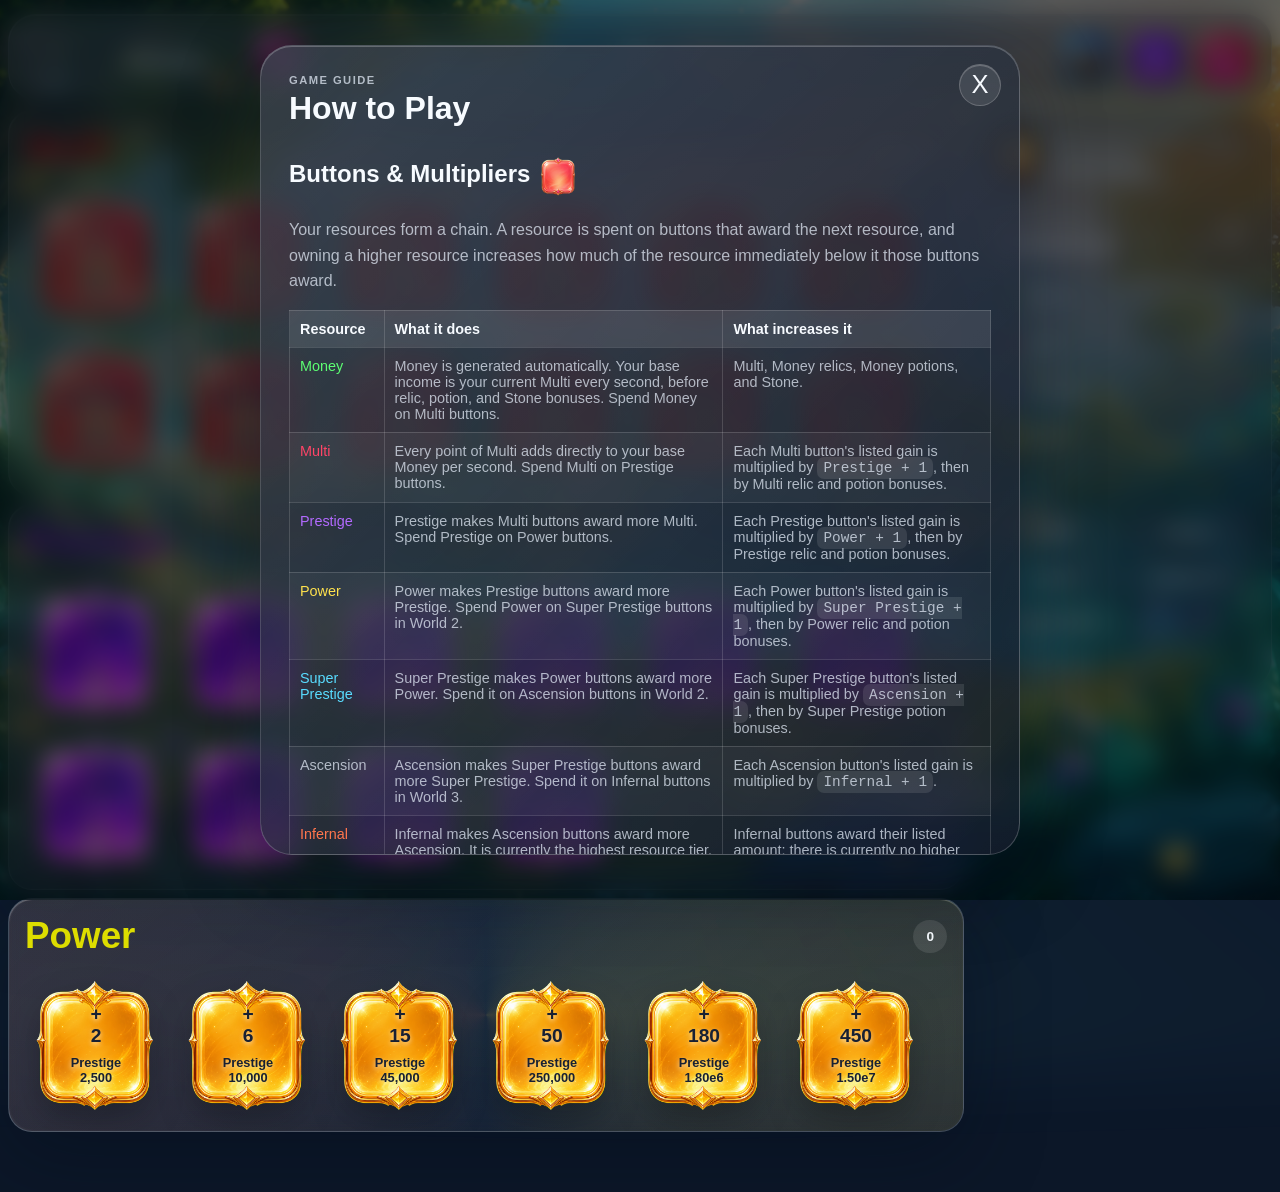
==== modern.html @ 7130357b "more moden ui" ====
<!DOCTYPE html>
<html lang="en">
<head>
	<meta charset="utf-8">
	<meta name="viewport" content="width=device-width, initial-scale=1">
	<meta name="theme-color" content="#132239">
	<title>Absolute BS 2 - Liquid Glass</title>
	<link rel="icon" type="image/x-icon" href="images/icon2.png">
	<link rel="stylesheet" href="css/modern.css">
</head>
<body data-theme="modern" data-world="1">
	<div id="worldBackground" aria-hidden="true"></div>
	<div id="backgroundPattern" aria-hidden="true"></div>
	<div class="worldAtmosphere" aria-hidden="true"></div>

	<header class="glass topShell">
		<div class="worldSwitcher">
			<button id="previousWorldButton" class="circleButton" data-action="previous-world" aria-label="Previous world">‹</button>
			<div id="topBarWorld">
				<span id="topBarWorldNumber">World 1</span>
				<strong id="topBarWorldName">Overworld</strong>
			</div>
			<button class="circleButton" data-action="next-world" aria-label="Next world">›</button>
		</div>

		<div class="headerProgress">
			<div class="headerLevel">
				<span>Level</span>
				<strong id="level">1</strong>
			</div>
			<div id="XPBarBack"><div id="XPBar"></div></div>
		</div>

		<nav class="primaryNav" aria-label="Game features">
			<button class="navImageButton navCrates" data-action="show-items" data-item-type="crates" data-tooltip="Crates" aria-label="Crates"><span id="crateNotification">0</span></button>
			<button class="navImageButton navRelics" data-action="show-items" data-item-type="relics" data-tooltip="Relics" aria-label="Relics"></button>
			<button class="navImageButton navPotions" data-action="show-items" data-item-type="potions" data-tooltip="Potions" aria-label="Potions"></button>
			<button id="miningNavButton" class="navImageButton navMining" data-action="show-mining" data-tooltip="Mining" aria-label="Mining"></button>
		</nav>
	</header>

	<main class="gameLayout">
		<section class="contentColumn">
			<div id="buttons" class="worldSections" aria-live="polite"></div>
		</section>

		<aside id="resourcesScreen" class="glass resourceRail">
			<div class="brandBlock">
				<img src="images/icon.png" alt="" class="brandIcon">
				<div>
					<span class="eyebrow">Absolute Button Simulator 2</span>
					<strong>Liquid Glass</strong>
				</div>
			</div>
			<div class="railHeading">
				<div>
					<span class="eyebrow">Live economy</span>
					<h2>Resources</h2>
				</div>
				<button class="circleButton small" data-action="show-help" aria-label="Help">?</button>
			</div>

			<div id="resourceList" class="resourceList"></div>
			<div id="activePotionIcons" class="activePotionIcons"></div>
			<div id="potionTooltip" class="potionTooltip">Money potion: 00:00.00</div>

			<div class="railActions">
				<button data-action="save">Save</button>
				<button data-action="export">Export</button>
				<button data-action="import">Import</button>
				<button data-action="switch-theme" data-target="index.html">Classic UI</button>
				<button class="dangerAction" data-action="hard-reset">Hard reset</button>
			</div>

			<details class="debugPanel">
				<summary>Debug multiplier</summary>
				<div>
					<button class="debug-btn" data-action="debug-multiplier" data-value="1">1x</button>
					<button class="debug-btn" data-action="debug-multiplier" data-value="10">10x</button>
					<button class="debug-btn" data-action="debug-multiplier" data-value="100">100x</button>
					<button class="debug-btn" data-action="debug-multiplier" data-value="1000">1000x</button>
				</div>
			</details>
		</aside>
	</main>

	<div id="bottomBar" class="mobileLevelBar" aria-hidden="true"></div>

	<div id="itemScreen" class="modalShell">
		<div class="glass modalPanel itemModal">
			<div class="modalHeading">
				<div>
					<span class="eyebrow">Collection</span>
					<h1 id="itemScreenTitle">Crates</h1>
				</div>
				<button class="circleButton" data-action="close-items" aria-label="Close">×</button>
			</div>
			<div class="itemModalLayout">
				<div id="itemScreenInner" class="itemGrid"></div>
				<aside id="itemScreenInfo" class="itemDetail">
					<div id="itemScreenIcon"></div>
					<h2 id="itemScreenName"></h2>
					<p id="itemScreenInfoText"></p>
				</aside>
			</div>
		</div>
	</div>

	<div id="worldPurchaseScreen" class="modalShell">
		<div class="glass modalPanel centeredModal">
			<button class="circleButton modalClose" data-action="close-world-purchase" aria-label="Close">×</button>
			<span class="eyebrow">New destination</span>
			<h1 id="worldPurchaseText">Unlock world 2</h1>
			<p>Open a new environment, new resource tiers, and new systems.</p>
			<button id="worldPurchaseButton" class="primaryAction" data-action="purchase-world">
				<span id="worldPurchaseButtonLabel">Purchase world 2</span>
				<small id="worldPurchaseButtonCost">Costs $1.00e20</small>
			</button>
		</div>
	</div>

	<div id="miningScreen" class="modalShell">
		<div class="glass modalPanel miningModal">
			<div class="modalHeading">
				<div>
					<span class="eyebrow">Automated extraction</span>
					<h1>Mining</h1>
				</div>
				<button class="circleButton" data-action="close-mining" aria-label="Close">×</button>
			</div>
			<p>Miners automatically discover ores. Higher ores increase the amount of the ore beneath them, while Stone multiplies Money gain.</p>
			<div class="miningMetrics">
				<div><span>Money boost</span><strong>×<span id="miningBoost">1.00</span></strong></div>
				<div><span>Miners</span><strong id="miners">0</strong></div>
				<div><span>Next ore</span><strong id="miningCooldown">00:00.00</strong></div>
			</div>
			<button id="minerPurchaseButton" class="primaryAction" data-action="purchase-miner">
				Buy a miner
				<small id="minerPurchaseCost">Costs $1.00e30</small>
			</button>
			<div id="miningResourceList" class="oreGrid"></div>
		</div>
	</div>

	<div id="messageDialog" class="messageDialogShell" role="dialog" aria-modal="true" aria-labelledby="messageDialogTitle">
		<div class="glass messageDialogPanel">
			<button id="messageDialogClose" class="circleButton messageDialogClose" type="button" aria-label="Close">X</button>
			<img id="messageDialogImage" class="messageDialogImage" alt="">
			<span class="eyebrow">Game message</span>
			<h2 id="messageDialogTitle"></h2>
			<p id="messageDialogText"></p>
			<textarea id="messageDialogInput" class="messageDialogInput" rows="5"></textarea>
			<div class="messageDialogActions">
				<button id="messageDialogCancel" type="button">Cancel</button>
				<button id="messageDialogConfirm" class="primaryAction" type="button">OK</button>
			</div>
		</div>
	</div>

	<div id="helpScreenOverlay" class="modalBackdrop" data-action="hide-help"></div>
	<div id="helpScreen" class="glass helpPanel">
		<button class="circleButton modalClose" data-action="hide-help" aria-label="Close">×</button>
		<span class="eyebrow">Game guide</span>
		<h1>How the resource chain works</h1>
		<p><strong>Multi</strong> is your base Money per second. Prestige multiplies Multi button rewards, Power multiplies Prestige rewards, Super Prestige multiplies Power rewards, Ascension multiplies Super Prestige rewards, and Infernal multiplies Ascension rewards.</p>
		<div class="helpChain">
			<span>Money</span><b>→</b><span>Multi</span><b>→</b><span>Prestige</span><b>→</b><span>Power</span><b>→</b><span>Super Prestige</span><b>→</b><span>Ascension</span><b>→</b><span>Infernal</span>
		</div>
		<h2>Money income</h2>
		<p><code>Multi × Money bonuses × (sqrt(Stone) + 1)</code>. Relics are permanent, potions last five minutes, and Stone comes from Mining.</p>
		<h2>Resets</h2>
		<p>Buying Prestige or any higher tier resets every resource below the purchased tier. XP, levels, worlds, miners, ores, crates, relics, and potions remain.</p>
		<h2>Collections</h2>
		<p>Leveling awards Basic crates through level 99. Unlocking Worlds 2 and 3 awards Advanced crates. Modern crates contain permanent relics or temporary potions.</p>
		<h2>Mining</h2>
		<p>Mining unlocks in World 2. The timer runs at <code>60 ÷ miners</code> seconds, capped at 120 effective miners. Ores progress from Stone through Diamond.</p>
	</div>

	<template id="modern-help-content-template">
		<button class="circleButton modalClose" data-action="hide-help" aria-label="Close">X</button>
		<span class="eyebrow">Game guide</span>
		<h1>How to Play</h1>

		<h2>Buttons &amp; Multipliers <img src="images/modern/button-1.png" class="helpIcon" alt="Button"></h2>
		<p>Your resources form a chain. A resource is spent on buttons that award the next resource, and owning a higher resource increases how much of the resource immediately below it those buttons award.</p>
		<table class="helpTable">
			<thead><tr><th>Resource</th><th>What it does</th><th>What increases it</th></tr></thead>
			<tbody>
				<tr><td><span style="color:#5dff73">Money</span></td><td>Money is generated automatically. Your base income is your current Multi every second, before relic, potion, and Stone bonuses. Spend Money on Multi buttons.</td><td>Multi, Money relics, Money potions, and Stone.</td></tr>
				<tr><td><span style="color:#ff4567">Multi</span></td><td>Every point of Multi adds directly to your base Money per second. Spend Multi on Prestige buttons.</td><td>Each Multi button's listed gain is multiplied by <code>Prestige + 1</code>, then by Multi relic and potion bonuses.</td></tr>
				<tr><td><span style="color:#b36aff">Prestige</span></td><td>Prestige makes Multi buttons award more Multi. Spend Prestige on Power buttons.</td><td>Each Prestige button's listed gain is multiplied by <code>Power + 1</code>, then by Prestige relic and potion bonuses.</td></tr>
				<tr><td><span style="color:#ffe24d">Power</span></td><td>Power makes Prestige buttons award more Prestige. Spend Power on Super Prestige buttons in World 2.</td><td>Each Power button's listed gain is multiplied by <code>Super Prestige + 1</code>, then by Power relic and potion bonuses.</td></tr>
				<tr><td><span style="color:#59dcff">Super Prestige</span></td><td>Super Prestige makes Power buttons award more Power. Spend it on Ascension buttons in World 2.</td><td>Each Super Prestige button's listed gain is multiplied by <code>Ascension + 1</code>, then by Super Prestige potion bonuses.</td></tr>
				<tr><td>Ascension</td><td>Ascension makes Super Prestige buttons award more Super Prestige. Spend it on Infernal buttons in World 3.</td><td>Each Ascension button's listed gain is multiplied by <code>Infernal + 1</code>.</td></tr>
				<tr><td><span style="color:#ff764d">Infernal</span></td><td>Infernal makes Ascension buttons award more Ascension. It is currently the highest resource tier.</td><td>Infernal buttons award their listed amount; there is currently no higher resource multiplying their gain.</td></tr>
			</tbody>
		</table>
		<p><strong>Money income:</strong> each second you gain approximately <code>Multi x Money bonuses x (sqrt(Stone) + 1)</code>. For example, 100 Multi with no other bonuses produces about $100 per second. A 2x Money potion raises that to $200 per second. If you also have 9 Stone, the Stone multiplier is 4x, raising it to $800 per second.</p>
		<p><strong>Example of the resource chain:</strong> if a Multi button normally gives +80 Multi and you own 4 Prestige, it gives <code>80 x (4 + 1) = 400 Multi</code> before relics or potions. That new Multi then increases your Money income by 400 per second.</p>

		<h2>Purchases and Resets</h2>
		<p>Multi purchases only spend Money and do not reset anything. Buying Prestige or a higher resource resets all lower resources, but you keep the resource you bought and every resource above it.</p>
		<table class="helpTable">
			<thead><tr><th>Button purchased</th><th>Cost</th><th>Resources reset</th></tr></thead>
			<tbody>
				<tr><td>Multi</td><td>Money</td><td>None</td></tr>
				<tr><td>Prestige</td><td>Multi</td><td>Money returns to 0 and Multi returns to 1.</td></tr>
				<tr><td>Power</td><td>Prestige</td><td>Money, Multi, and Prestige.</td></tr>
				<tr><td>Super Prestige</td><td>Power</td><td>Money through Power.</td></tr>
				<tr><td>Ascension</td><td>Super Prestige</td><td>Money through Super Prestige.</td></tr>
				<tr><td>Infernal</td><td>Ascension</td><td>Money through Ascension.</td></tr>
			</tbody>
		</table>
		<p>Relics, potions, ores, miners, XP, levels, crates, and unlocked worlds are not removed by these resource resets.</p>

		<h2>Worlds and Backgrounds</h2>
		<p>Unlock new worlds to access higher tier buttons and new features. Each world has three modern background scenes. A random scene for the active world is chosen whenever the page opens or you navigate into that world.</p>
		<ul>
			<li><strong>World 1:</strong> The starting world.</li>
			<li><strong>World 2:</strong> Costs $1.00e20. Unlocks Super Prestige, Ascension, and Mining.</li>
			<li><strong>World 3:</strong> Costs $1.00e50. Unlocks Infernal.</li>
		</ul>

		<h2>Levels and XP</h2>
		<p>The header bar shows your progress toward the next level. Levels do not directly multiply your resource gains; they track your XP and award Basic crates. Higher-tier reset purchases give four times as much XP as the tier before them.</p>
		<table class="helpTable">
			<thead><tr><th>Reset purchase</th><th>XP gained</th></tr></thead>
			<tbody>
				<tr><td>Prestige</td><td>1 XP</td></tr>
				<tr><td>Power</td><td>4 XP</td></tr>
				<tr><td>Super Prestige</td><td>16 XP</td></tr>
				<tr><td>Ascension</td><td>64 XP</td></tr>
				<tr><td>Infernal</td><td>256 XP</td></tr>
			</tbody>
		</table>
		<p>Each eligible purchase grants XP once, regardless of which button in that tier you buy. The debug multiplier also multiplies XP when it is enabled. The total XP needed for level <em>L</em> is <code>ceil(5 x (L - 1)<sup>5/3</sup>)</code>. For example, levels 2, 3, 4, 5, and 10 require 5, 16, 32, 51, and 195 total XP.</p>

		<h2>Crates <img src="images/modern/crate-1.png" class="helpIcon" alt="Crate"></h2>
		<p>You receive one Basic crate for each level gained from level 2 through level 99. Advanced crates are awarded when you unlock World 2 and World 3. Open a crate from the Crates screen to receive one item.</p>
		<p>In the modern UI, every crate contains either a <strong>Relic (62.5%)</strong> or a <strong>Potion (37.5%)</strong>. Items within a category use weighted chances, so items near the start of each list are more common.</p>
		<table class="helpTable">
			<thead><tr><th>Crate</th><th>Possible contents</th></tr></thead>
			<tbody>
				<tr><td>Basic</td><td><strong>Relics:</strong> Magic dice, Ruby crown, Tome of finances, Tome of multi<br><strong>Potions:</strong> Money, Multi, Prestige, Power</td></tr>
				<tr><td>Advanced</td><td><strong>Relics:</strong> Shiny screw, Golden key, Tome of prestige, Tome of power<br><strong>Potions:</strong> Prestige, Power, Super Prestige</td></tr>
			</tbody>
		</table>

		<h2>Relics <img src="images/modern/relic-1.png" class="helpIcon" alt="Relic"></h2>
		<p>Relics are permanent and work automatically. Duplicate copies increase that relic's bonus. Relics affecting the same resource combine multiplicatively.</p>
		<table class="helpTable">
			<thead><tr><th>Relic</th><th>Permanent effect per copy</th><th>Found in</th></tr></thead>
			<tbody>
				<tr><td>Magic dice</td><td>+20% Money gain</td><td>Basic</td></tr>
				<tr><td>Ruby crown</td><td>+30% Multi gain</td><td>Basic</td></tr>
				<tr><td>Tome of finances</td><td>+75% Money gain</td><td>Basic</td></tr>
				<tr><td>Tome of multi</td><td>+75% Multi gain</td><td>Basic</td></tr>
				<tr><td>Shiny screw</td><td>+60% Multi gain</td><td>Advanced</td></tr>
				<tr><td>Golden key</td><td>+100% Money gain</td><td>Advanced</td></tr>
				<tr><td>Tome of prestige</td><td>+75% Prestige gain</td><td>Advanced</td></tr>
				<tr><td>Tome of power</td><td>+75% Power gain</td><td>Advanced</td></tr>
			</tbody>
		</table>

		<h2>Potions <img src="images/modern/potion-1.png" class="helpIcon" alt="Potion"></h2>
		<p>Potions are consumed when activated and double one type of gain for 5 minutes. The active potion icons and their countdown timers appear beside the resource list. Using another potion of the same type while it is active resets its timer to 5 minutes; it does not stack above 2x.</p>
		<table class="helpTable">
			<thead><tr><th>Potion</th><th>Effect for 5 minutes</th><th>Found in</th></tr></thead>
			<tbody>
				<tr><td>Money potion</td><td>2x Money gain</td><td>Basic</td></tr>
				<tr><td>Multi potion</td><td>2x Multi gain</td><td>Basic</td></tr>
				<tr><td>Prestige potion</td><td>2x Prestige gain</td><td>Basic and Advanced</td></tr>
				<tr><td>Power potion</td><td>2x Power gain</td><td>Basic and Advanced</td></tr>
				<tr><td>Super Prestige potion</td><td>2x Super Prestige gain</td><td>Advanced</td></tr>
			</tbody>
		</table>

		<h2>Mining</h2>
		<p>Mining unlocks in World 2. The first miner costs $1.00e30. Each purchased miner makes the next one 100,000 times more expensive. As soon as you own a miner, it automatically completes mining rolls.</p>
		<p>The <strong>Next ore</strong> timer counts down to the next roll. The time between rolls is <code>60 / miners</code> seconds, capped at 120 miners. This means 1 miner rolls every 60 seconds, 10 miners every 6 seconds, 60 miners every second, and 120 or more miners every 0.5 seconds. The first roll after buying your first miner happens immediately because the initial timer is zero.</p>
		<table class="helpTable">
			<thead><tr><th>Ore rolled</th><th>Chance per roll</th><th>Amount gained</th></tr></thead>
			<tbody>
				<tr><td>Stone</td><td>50%</td><td>Iron + 1</td></tr>
				<tr><td>Iron</td><td>25%</td><td>Gold + 1</td></tr>
				<tr><td>Gold</td><td>12.5%</td><td>Sapphire + 1</td></tr>
				<tr><td>Sapphire</td><td>6.25%</td><td>Emerald + 1</td></tr>
				<tr><td>Emerald</td><td>3.125%</td><td>Ruby + 1</td></tr>
				<tr><td>Ruby</td><td>1.5625%</td><td>Diamond + 1</td></tr>
				<tr><td>Diamond</td><td>1.5625%</td><td>1</td></tr>
			</tbody>
		</table>
		<p>Higher ores increase how much of the ore immediately below them you receive. For example, each Stone roll gives your current Iron amount plus 1 Stone, while each Ruby roll gives your current Diamond amount plus 1 Ruby. Stone boosts passive Money gain by <code>sqrt(Stone) + 1</code>; 9 Stone gives a 4x Money multiplier and 100 Stone gives an 11x multiplier.</p>
	</template>

	<template id="resource-row-template">
		<div class="resourceText">
			<span class="resourceDot"></span>
			<span data-field="resource-name"></span>
			<strong data-field="resource-value">0</strong>
		</div>
	</template>

	<template id="potion-icon-template">
		<img class="potionIcon" alt="">
	</template>

	<template id="world-section-template">
		<section class="worldSection">
			<div class="sectionHeading">
				<h2><span data-field="section-name"></span></h2>
				<strong data-field="section-resource">0</strong>
			</div>
			<div class="buttonGrid" data-field="section-buttons"></div>
		</section>
	</template>

	<template id="game-button-template">
		<button class="button" data-action="buy-button">
			<strong class="gainValue">+<span data-field="gain-value"></span></strong>
			<span class="costLine"><span data-field="cost-name"></span> <span data-field="cost-value"></span></span>
		</button>
	</template>

	<template id="free-button-template">
		<button class="button freeButton" data-action="free-resource">
			<strong>Get <span data-field="free-amount"></span></strong>
			<span data-field="free-resource"></span>
			<small>Requires <span data-field="required-amount"></span> <span data-field="required-resource"></span></small>
		</button>
	</template>

	<template id="item-card-template">
		<button class="itemBox">
			<img class="item" alt="">
			<span class="itemText">0</span>
		</button>
	</template>

	<template id="mining-resource-template">
		<div class="oreCard">
			<span data-field="ore-name"></span>
			<strong data-field="ore-amount">0</strong>
		</div>
	</template>

	<script src="js/break_eternity.js"></script>
	<script type="module" src="js/main.js"></script>
</body>
</html>
---- css/modern.css ----
:root {
	color-scheme: dark;
	font-family: Inter, ui-rounded, "SF Pro Display", "Segoe UI", sans-serif;
	--glass: rgba(15, 25, 44, 0.5);
	--glass-strong: rgba(10, 18, 34, 0.76);
	--line: rgba(255, 255, 255, 0.2);
	--text: #f7fbff;
	--muted: rgba(235, 244, 255, 0.7);
	--shadow: 0 24px 80px rgba(3, 11, 25, 0.35);
	--world-background: url("../images/modern/world-1.png");
}

* {
	box-sizing: border-box;
}

html {
	min-height: 100%;
	background: #0c1728;
}

body {
	min-height: 100vh;
	margin: 0;
	color: var(--text);
	background-color: #0c1728;
	background-image:
		radial-gradient(circle at 15% 20%, rgba(136, 242, 255, 0.22), transparent 36%),
		radial-gradient(circle at 85% 70%, rgba(181, 122, 255, 0.2), transparent 38%),
		linear-gradient(180deg, rgba(4, 12, 25, 0.02), rgba(4, 12, 25, 0.18)),
		var(--world-background);
	background-size: cover;
	background-position: center;
	background-attachment: fixed;
	overflow-x: hidden;
	transition: background-image 500ms ease;
}

body::before {
	display: none;
}

body::after {
	display: none;
}

#worldBackground {
	position: fixed;
	inset: 0;
	z-index: 0;
	background-image:
		linear-gradient(180deg, rgba(4, 12, 25, 0.02), rgba(4, 12, 25, 0.18)),
		var(--world-background);
	background-size: cover;
	background-position: center;
	transition: background-image 500ms ease;
	pointer-events: none;
}

#backgroundPattern {
	position: fixed;
	inset: 0;
	z-index: -1;
	background-image: none !important;
	opacity: 0;
	pointer-events: none;
}

button {
	font: inherit;
	color: inherit;
}

button,
[role="button"] {
	cursor: pointer;
}

.worldAtmosphere {
	position: fixed;
	inset: -20%;
	z-index: 1;
	opacity: 0.35;
	filter: blur(40px);
	background: conic-gradient(from 90deg, transparent, rgba(108, 239, 255, 0.18), transparent, rgba(189, 117, 255, 0.18), transparent);
	animation: atmosphereFlow 24s linear infinite;
	pointer-events: none;
}

@keyframes atmosphereFlow {
	to { transform: rotate(360deg) scale(1.08); }
}

.glass,
.worldSection {
	background:
		linear-gradient(135deg, rgba(255, 255, 255, 0.17), rgba(255, 255, 255, 0.04)),
		var(--glass);
	border: 1px solid var(--line);
	box-shadow: var(--shadow), inset 0 1px 0 rgba(255, 255, 255, 0.24);
	backdrop-filter: blur(6px) saturate(150%);
	-webkit-backdrop-filter: blur(6px) saturate(150%);
}

.topShell {
	position: sticky;
	top: 14px;
	z-index: 20;
	width: calc(100% - 16px);
	min-height: 74px;
	margin: 8px auto 0;
	padding: 10px 12px;
	border-radius: 28px;
	display: grid;
	grid-template-columns: minmax(220px, 0.6fr) minmax(150px, 0.4fr) minmax(390px, 1fr);
	align-items: center;
	gap: 18px;
}

.brandBlock,
.worldSwitcher,
.railHeading,
.modalHeading,
.sectionHeading {
	display: flex;
	align-items: center;
}

.brandBlock {
	gap: 12px;
	margin-bottom: 18px;
	padding-bottom: 16px;
	border-bottom: 1px solid rgba(255, 255, 255, 0.12);
}

.brandIcon {
	width: 48px;
	height: 48px;
	border-radius: 15px;
	box-shadow: 0 10px 26px rgba(0, 0, 0, 0.22);
}

.brandBlock strong {
	display: block;
	font-size: 1.05rem;
}

.eyebrow {
	display: block;
	margin-bottom: 4px;
	color: var(--muted);
	font-size: 0.7rem;
	font-weight: 700;
	letter-spacing: 0.13em;
	text-transform: uppercase;
}

.worldSwitcher {
	gap: 10px;
	justify-content: center;
}

.headerProgress {
	min-width: 150px;
}

.headerLevel {
	display: flex;
	align-items: baseline;
	justify-content: space-between;
	gap: 10px;
}

.headerLevel span {
	color: var(--muted);
	font-size: 0.7rem;
	font-weight: 700;
	letter-spacing: 0.12em;
	text-transform: uppercase;
}

.headerLevel strong {
	font-size: 1.35rem;
}

#topBarWorld {
	min-width: 150px;
	text-align: center;
}

#topBarWorld span,
#topBarWorld strong {
	display: block;
}

#topBarWorld span {
	color: var(--muted);
	font-size: 0.72rem;
	text-transform: uppercase;
	letter-spacing: 0.12em;
}

.circleButton {
	width: 42px;
	height: 42px;
	border: 1px solid rgba(255, 255, 255, 0.2);
	border-radius: 50%;
	background: rgba(255, 255, 255, 0.1);
	box-shadow: inset 0 1px 0 rgba(255, 255, 255, 0.22);
	font-size: 1.6rem;
	line-height: 1;
}

.topShell .circleButton[data-action="previous-world"],
.topShell .circleButton[data-action="next-world"] {
	width: 64px;
	height: 64px;
	border: 0;
	background-color: transparent;
	background-repeat: no-repeat;
	background-position: center;
	background-size: contain;
	font-size: 0;
	filter: drop-shadow(0 10px 14px rgba(0, 0, 0, 0.28));
}

.topShell .circleButton[data-action="previous-world"] {
	background-image: url("../images/modern/nav-prev.png");
}

.topShell .circleButton[data-action="next-world"] {
	background-image: url("../images/modern/nav-next.png");
}

.circleButton:hover,
.primaryNav button:hover,
.railActions button:hover {
	transform: translateY(-1px);
}

.circleButton.small {
	width: 36px;
	height: 36px;
	font-size: 1rem;
}

.primaryNav {
	display: flex;
	justify-content: flex-end;
	gap: 7px;
}

.railActions button,
.debugPanel button {
	padding: 9px 13px;
	border: 1px solid rgba(255, 255, 255, 0.16);
	border-radius: 999px;
	background: rgba(255, 255, 255, 0.08);
	transition: 180ms ease;
}

.navImageButton {
	position: relative;
	width: 64px;
	height: 64px;
	padding: 0;
	border: 0;
	background-color: transparent;
	background-repeat: no-repeat;
	background-position: center;
	background-size: contain;
	filter: drop-shadow(0 10px 14px rgba(0, 0, 0, 0.26));
	font-size: 0;
	transition: 180ms ease;
}

.navImageButton::after {
	content: attr(data-tooltip);
	position: absolute;
	left: 50%;
	bottom: -4px;
	z-index: 4;
	padding: 5px 9px;
	border-radius: 999px;
	background: rgba(6, 14, 30, 0.86);
	color: var(--text);
	font-size: 0.75rem;
	font-weight: 800;
	white-space: nowrap;
	opacity: 0;
	transform: translate(-50%, 8px);
	pointer-events: none;
	transition: 160ms ease;
}

.navImageButton:hover::after,
.navImageButton:focus-visible::after {
	opacity: 1;
	transform: translate(-50%, 0);
}

.navCrates { background-image: url("../images/modern/nav-crates.png"); }
.navRelics { background-image: url("../images/modern/nav-relics.png"); }
.navPotions { background-image: url("../images/modern/nav-potions.png"); }

.navMining {
	order: -1;
	background-image: url("../images/modern/nav-mining.png");
}

#crateNotification {
	display: none;
	position: absolute;
	right: -5px;
	top: -5px;
	min-width: 24px;
	padding: 4px 7px;
	border-radius: 999px;
	opacity: 0.6;
	background: #6ee7ff;
	color: #071629;
	font-size: 0.78rem;
	font-weight: 900;
	box-shadow: 0 0 16px rgba(110, 231, 255, 0.8);
}

#crateNotification.blinking {
	animation: crateBadgeBlink 1s ease-in-out 3;
}

@keyframes crateBadgeBlink {
	0%, 100% { transform: scale(1); filter: brightness(1); }
	50% { transform: scale(1.28); filter: brightness(1.8); }
}

.gameLayout {
	position: relative;
	z-index: 2;
	width: 100%;
	margin: 16px 0 60px;
	padding: 0 8px;
	display: grid;
	grid-template-columns: minmax(0, 1fr) 300px;
	gap: 8px;
	align-items: start;
}

.contentColumn {
	min-width: 0;
}

#XPBarBack {
	width: 100%;
	height: 5px;
	margin-top: 5px;
	border-radius: 999px;
	overflow: hidden;
	background: rgba(255, 255, 255, 0.13);
}

#XPBar {
	width: 0;
	height: 100%;
	border-radius: inherit;
	background: linear-gradient(90deg, #72f5ff, #b58cff, #ff94c8);
	box-shadow: 0 0 18px rgba(114, 245, 255, 0.8);
}

.worldSections {
	display: grid;
	gap: 8px;
}

.worldSection {
	position: relative;
	padding: 16px;
	border-radius: 24px;
	overflow: hidden;
	isolation: isolate;
	background:
		linear-gradient(135deg, rgba(255, 255, 255, 0.12), rgba(255, 255, 255, 0.025)),
		rgba(15, 25, 44, 0.25);
	backdrop-filter: blur(6px) saturate(125%);
	-webkit-backdrop-filter: blur(6px) saturate(125%);
}

.worldSection::before {
	content: "";
	position: absolute;
	inset: -40%;
	z-index: -1;
	opacity: 0.28;
	background: conic-gradient(from 0deg, transparent, var(--section-a), transparent, var(--section-b), transparent);
	animation: sectionFlow 18s linear infinite;
}

.worldSection::after {
	content: "";
	position: absolute;
	inset: 1px;
	z-index: -1;
	border-radius: inherit;
	background: linear-gradient(145deg, rgba(10, 18, 32, 0.16), rgba(20, 30, 52, 0.08));
}

@keyframes sectionFlow {
	to { transform: rotate(360deg); }
}

.worldSection[data-tier="multi"] { --section-a: rgba(255, 92, 123, 0.55); --section-b: rgba(255, 192, 92, 0.3); }
.worldSection[data-tier="prestige"] { --section-a: rgba(176, 92, 255, 0.56); --section-b: rgba(255, 94, 196, 0.3); }
.worldSection[data-tier="power"] { --section-a: rgba(255, 214, 76, 0.55); --section-b: rgba(255, 117, 70, 0.32); }
.worldSection[data-tier="superPrestige"] { --section-a: rgba(75, 218, 255, 0.58); --section-b: rgba(75, 125, 255, 0.3); }
.worldSection[data-tier="ascension"] { --section-a: rgba(255, 255, 255, 0.5); --section-b: rgba(151, 180, 255, 0.3); }
.worldSection[data-tier="infernal"] { --section-a: rgba(255, 93, 45, 0.62); --section-b: rgba(174, 39, 255, 0.34); }

.sectionHeading {
	justify-content: space-between;
	gap: 16px;
	margin-bottom: 16px;
}

.sectionHeading h2 {
	margin: 0;
	font-size: clamp(1.5rem, 3vw, 2.3rem);
}

.sectionHeading > strong {
	padding: 9px 13px;
	border-radius: 999px;
	background: rgba(255, 255, 255, 0.1);
	color: var(--text) !important;
	font-size: 0.85rem;
}

.buttonGrid {
	display: grid;
	grid-template-columns: repeat(auto-fill, minmax(112px, 142px));
	gap: 10px;
}

.button {
	position: relative;
	width: 100%;
	aspect-ratio: 1;
	min-height: 0;
	padding: 15%;
	border: 0;
	border-radius: 18px;
	overflow: hidden;
	text-align: center;
	background-color: transparent;
	background-repeat: no-repeat;
	background-position: center;
	background-size: 100% 100%;
	filter: drop-shadow(0 14px 16px rgba(0, 0, 0, 0.25));
	transition: transform 180ms ease, filter 180ms ease;
	display: flex;
	flex-direction: column;
	align-items: center;
	justify-content: center;
	gap: 8px;
	text-shadow: 0 2px 5px rgba(255, 255, 255, 0.7);
}

.button:hover {
	transform: translateY(-4px) scale(1.015);
	filter: brightness(1.08) drop-shadow(0 18px 20px rgba(0, 0, 0, 0.3));
}

.button span,
.button strong,
.button small {
	position: relative;
	display: block;
}

.gainValue {
	margin: 0;
	font-size: clamp(1rem, 1.5vw, 1.3rem);
	color: #172033;
}

.costLine {
	font-weight: 700;
	font-size: clamp(0.72rem, 1vw, 0.9rem);
	color: #172033;
	white-space: nowrap;
}

.freeButton {
	color: #172033;
}

.resourceRail {
	top:100px;
	position: sticky;
	padding: 20px;
	border-radius: 30px;
}

.railHeading {
	justify-content: space-between;
}

.railHeading h2 {
	margin: 0;
}

.resourceList {
	margin-top: 18px;
	display: grid;
	gap: 8px;
}

.resourceText {
	display: grid;
	grid-template-columns: 10px 1fr auto;
	gap: 9px;
	align-items: center;
	padding: 10px 12px;
	border: 1px solid rgba(255, 255, 255, 0.1);
	border-radius: 16px;
	background: rgba(255, 255, 255, 0.06);
}

.resourceDot {
	width: 8px;
	height: 8px;
	border-radius: 50%;
	background: currentColor;
	box-shadow: 0 0 10px currentColor;
}

.resourceText > span:nth-child(2) {
	color: var(--muted);
}

.activePotionIcons {
	min-height: 0;
	margin-top: 14px;
	display: flex;
	flex-wrap: wrap;
	gap: 7px;
}

.potionIcon {
	position: static !important;
	width: 44px;
	height: 44px;
	object-fit: contain;
	filter: drop-shadow(0 8px 12px rgba(0, 0, 0, 0.25));
}

.potionTooltip {
	margin-top: 8px;
	color: var(--muted);
	font-size: 0.78rem;
	opacity: 0;
}

.railActions {
	margin-top: 18px;
	display: grid;
	grid-template-columns: 1fr 1fr;
	gap: 7px;
}

.dangerAction {
	color: #ffb1b1;
}

.debugPanel {
	margin-top: 14px;
	color: var(--muted);
	font-size: 0.78rem;
}

.debugPanel div {
	margin-top: 8px;
	display: flex;
	gap: 5px;
}

.modalShell,
.modalBackdrop,
.helpPanel {
	display: none;
}

.modalShell {
	position: fixed;
	inset: 0;
	z-index: 50;
	padding: 24px;
	background: rgba(3, 8, 18, 0.5);
	backdrop-filter: blur(12px);
}

.modalPanel {
	position: relative;
	width: min(1100px, 100%);
	max-height: calc(100vh - 48px);
	margin: auto;
	padding: 24px;
	border-radius: 32px;
	overflow: auto;
	background-color: var(--glass-strong);
}

.modalHeading {
	justify-content: space-between;
	margin-bottom: 20px;
}

.modalHeading h1,
.centeredModal h1 {
	margin: 0;
}

.itemModalLayout {
	display: grid;
	grid-template-columns: minmax(0, 1fr) 280px;
	gap: 18px;
}

.itemGrid {
	display: grid;
	grid-template-columns: repeat(auto-fill, minmax(130px, 1fr));
	gap: 12px;
	align-content: start;
}

.itemBox {
	position: relative;
	min-height: 150px;
	padding: 10px;
	border: 1px solid rgba(255, 255, 255, 0.18);
	border-radius: 24px;
	background: rgba(255, 255, 255, 0.08);
	overflow: hidden;
	transition: 180ms ease;
}

.itemBox:hover {
	transform: translateY(-4px);
	background: rgba(255, 255, 255, 0.16);
}

.item {
	width: 100%;
	height: 110px;
	object-fit: contain;
	filter: drop-shadow(0 14px 15px rgba(0, 0, 0, 0.28));
}

.itemText {
	position: absolute;
	right: 10px;
	bottom: 9px;
	min-width: 30px;
	padding: 4px 8px;
	border-radius: 999px;
	background: rgba(6, 14, 30, 0.75);
	font-weight: 800;
}

.itemDetail {
	min-height: 350px;
	padding: 18px;
	border-radius: 24px;
	background: rgba(255, 255, 255, 0.08);
	text-align: center;
}

#itemScreenIcon {
	width: 190px;
	height: 190px;
	margin: auto;
	background-size: contain;
	background-repeat: no-repeat;
	background-position: center;
	filter: drop-shadow(0 18px 20px rgba(0, 0, 0, 0.28));
}

#itemScreenName {
	white-space: pre-line;
}

#itemScreenInfoText {
	color: var(--muted);
	line-height: 1.5;
}

.centeredModal {
	max-width: 600px;
	margin-top: 10vh;
	text-align: center;
}

.modalClose {
	position: absolute;
	right: 18px;
	top: 18px;
}

.primaryAction {
	width: 100%;
	margin-top: 16px;
	padding: 15px 20px;
	border: 1px solid rgba(255, 255, 255, 0.28);
	border-radius: 20px;
	background: linear-gradient(120deg, #63ddff, #8a77ff);
	box-shadow: 0 16px 30px rgba(71, 124, 255, 0.26);
	font-weight: 800;
}

.primaryAction small {
	display: block;
	margin-top: 3px;
	opacity: 0.75;
}

.miningModal {
	max-width: 760px;
}

.miningMetrics {
	display: grid;
	grid-template-columns: repeat(3, 1fr);
	gap: 10px;
}

.miningMetrics > div,
.oreCard {
	padding: 14px;
	border: 1px solid rgba(255, 255, 255, 0.12);
	border-radius: 20px;
	background: rgba(255, 255, 255, 0.07);
}

.miningMetrics span,
.oreCard span {
	display: block;
	color: var(--muted);
	font-size: 0.76rem;
}

.miningMetrics strong,
.oreCard strong {
	display: block;
	margin-top: 5px;
	font-size: 1.2rem;
}

.oreGrid {
	margin-top: 16px;
	display: grid;
	grid-template-columns: repeat(auto-fit, minmax(120px, 1fr));
	gap: 9px;
}

.modalBackdrop {
	position: fixed;
	inset: 0;
	z-index: 60;
	background: rgba(3, 8, 18, 0.56);
	backdrop-filter: blur(12px);
}

.messageDialogShell {
	position: fixed;
	inset: 0;
	z-index: 80;
	display: none;
	padding: 24px;
	background: rgba(3, 8, 18, 0.62);
	backdrop-filter: blur(14px);
}

.messageDialogPanel {
	position: relative;
	width: min(520px, 100%);
	margin: 8vh auto 0;
	padding: 30px;
	border-radius: 30px;
	text-align: center;
}

.messageDialogClose {
	position: absolute;
	top: 16px;
	right: 16px;
}

.messageDialogImage {
	display: none;
	width: min(240px, 70vw);
	height: 220px;
	margin: 0 auto 16px;
	border-radius: 24px;
	object-fit: contain;
	filter: drop-shadow(0 18px 24px rgba(0, 0, 0, 0.35));
}

.messageDialogPanel h2 {
	margin: 8px 0;
	font-size: 2rem;
}

.messageDialogPanel p {
	color: var(--muted);
	line-height: 1.6;
	white-space: pre-line;
}

.messageDialogInput {
	display: none;
	width: 100%;
	margin-top: 14px;
	padding: 14px;
	border: 1px solid rgba(255, 255, 255, 0.2);
	border-radius: 16px;
	background: rgba(4, 12, 25, 0.55);
	color: var(--text);
	resize: vertical;
}

.messageDialogActions {
	display: flex;
	justify-content: center;
	gap: 10px;
	margin-top: 20px;
}

.messageDialogActions button {
	min-width: 120px;
	padding: 12px 18px;
	border: 1px solid rgba(255, 255, 255, 0.18);
	border-radius: 16px;
	background: rgba(255, 255, 255, 0.1);
}

.messageDialogActions .primaryAction {
	width: auto;
	margin-top: 0;
}

.helpPanel {
	position: fixed;
	inset: 5vh 50% auto auto;
	transform: translateX(50%);
	z-index: 61;
	width: min(760px, calc(100% - 28px));
	max-height: 90vh;
	padding: 28px;
	border-radius: 32px;
	overflow: auto;
	background-color: var(--glass-strong);
}

.helpPanel h1 {
	margin-top: 0;
}

.helpPanel p {
	color: var(--muted);
	line-height: 1.6;
}

.helpPanel code {
	padding: 3px 6px;
	border-radius: 7px;
	background: rgba(255, 255, 255, 0.1);
}

.helpPanel h2 {
	margin-top: 28px;
}

.helpPanel ul {
	color: var(--muted);
	line-height: 1.6;
}

.helpIcon {
	width: 42px;
	height: 42px;
	vertical-align: middle;
	object-fit: contain;
}

.helpTable {
	width: 100%;
	margin: 12px 0 18px;
	border-collapse: collapse;
	color: var(--muted);
	font-size: 0.9rem;
}

.helpTable th,
.helpTable td {
	padding: 10px;
	border: 1px solid rgba(255, 255, 255, 0.15);
	text-align: left;
	vertical-align: top;
}

.helpTable th {
	color: var(--text);
	background: rgba(255, 255, 255, 0.1);
}

.helpTable tr:nth-child(even) {
	background: rgba(255, 255, 255, 0.04);
}

.helpChain {
	display: flex;
	flex-wrap: wrap;
	gap: 7px;
	align-items: center;
}

.helpChain span {
	padding: 8px 11px;
	border-radius: 999px;
	background: rgba(255, 255, 255, 0.1);
}

.mobileLevelBar {
	display: none;
}

@media (max-width: 1050px) {
	.topShell {
		grid-template-columns: 1fr auto minmax(140px, 0.6fr);
	}

	.primaryNav {
		grid-column: 1 / -1;
		justify-content: center;
		flex-wrap: wrap;
	}

	.gameLayout {
		grid-template-columns: 1fr;
	}

	.resourceRail {
		position: static;
		grid-row: 1;
	}

	.resourceList {
		grid-template-columns: repeat(auto-fit, minmax(170px, 1fr));
	}

	.railActions {
		grid-template-columns: repeat(5, 1fr);
	}
}

@media (max-width: 720px) {
	.topShell {
		top: 8px;
		width: calc(100% - 16px);
		margin-top: 8px;
		border-radius: 23px;
		grid-template-columns: 1fr;
	}

	.topShell .brandBlock {
		display: none;
	}

	.primaryNav {
		justify-content: flex-start;
		overflow-x: auto;
		flex-wrap: nowrap;
		padding-bottom: 2px;
	}

	.primaryNav button {
		flex: 0 0 auto;
	}

	.gameLayout {
		width: 100%;
		margin-top: 10px;
	}

	.resourceRail {
		padding: 16px;
		border-radius: 24px;
	}

	.resourceList {
		grid-template-columns: 1fr 1fr;
	}

	.railActions {
		grid-template-columns: 1fr 1fr;
	}

	.worldSection {
		padding: 16px;
		border-radius: 24px;
	}

	.buttonGrid {
		grid-template-columns: repeat(2, minmax(0, 1fr));
	}

	.button {
		min-height: 0;
		padding: 14%;
		border-radius: 19px;
	}

	.modalShell {
		padding: 8px;
	}

	.modalPanel {
		max-height: calc(100vh - 16px);
		padding: 18px;
		border-radius: 25px;
	}

	.itemModalLayout {
		grid-template-columns: 1fr;
	}

	.itemDetail {
		min-height: auto;
	}

	.itemGrid {
		grid-template-columns: repeat(2, minmax(0, 1fr));
	}

	.miningMetrics {
		grid-template-columns: 1fr;
	}

	.helpPanel {
		inset: 8px 8px auto 8px;
		transform: none;
		width: auto;
		max-height: calc(100vh - 16px);
		padding: 22px;
		border-radius: 25px;
	}
}

@media (prefers-reduced-motion: reduce) {
	* {
		scroll-behavior: auto !important;
		animation-duration: 0.001ms !important;
		animation-iteration-count: 1 !important;
	}
}
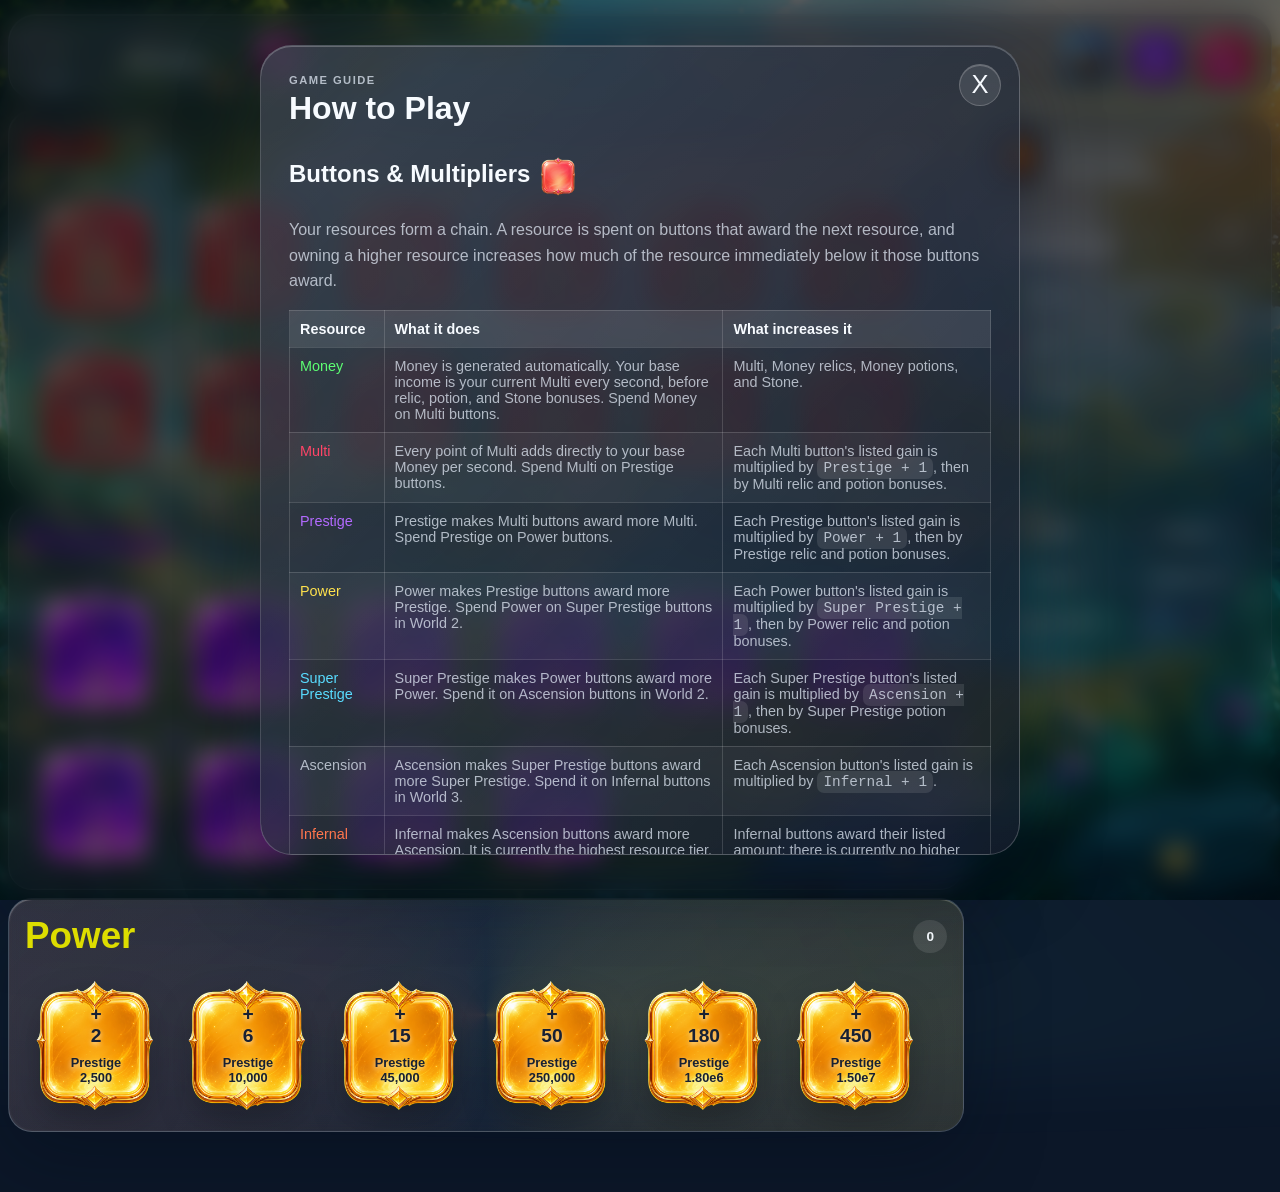
==== commit 19657ccc: "some help for the math, new icon for the game" ====
--- a/modern.html
+++ b/modern.html
@@ -5,7 +5,7 @@
 	<meta name="viewport" content="width=device-width, initial-scale=1">
 	<meta name="theme-color" content="#132239">
 	<title>Absolute BS 2 - Liquid Glass</title>
-	<link rel="icon" type="image/x-icon" href="images/icon2.png">
+	<link rel="icon" type="image/png" href="images/brand-icon-32.png">
 	<link rel="stylesheet" href="css/modern.css">
 </head>
 <body data-theme="modern" data-world="1">
@@ -46,7 +46,7 @@
 
 		<aside id="resourcesScreen" class="glass resourceRail">
 			<div class="brandBlock">
-				<img src="images/icon.png" alt="" class="brandIcon">
+				<img src="images/brand-icon.png" alt="" class="brandIcon">
 				<div>
 					<span class="eyebrow">Absolute Button Simulator 2</span>
 					<strong>Liquid Glass</strong>
@@ -157,6 +157,19 @@
 		</div>
 	</div>
 
+	<div id="resourceBreakdownScreen" class="modalShell">
+		<div class="glass modalPanel resourceBreakdownPanel">
+			<div class="modalHeading">
+				<div>
+					<span class="eyebrow">Resource breakdown</span>
+					<h1 id="resourceBreakdownTitle">Money</h1>
+				</div>
+				<button class="circleButton" data-action="close-resource-breakdown" aria-label="Close">X</button>
+			</div>
+			<div id="resourceBreakdownContent" class="resourceBreakdownContent"></div>
+		</div>
+	</div>
+
 	<div id="helpScreenOverlay" class="modalBackdrop" data-action="hide-help"></div>
 	<div id="helpScreen" class="glass helpPanel">
 		<button class="circleButton modalClose" data-action="hide-help" aria-label="Close">×</button>
@@ -294,11 +307,11 @@
 	</template>
 
 	<template id="resource-row-template">
-		<div class="resourceText">
+		<button class="resourceText" data-action="show-resource-breakdown">
 			<span class="resourceDot"></span>
 			<span data-field="resource-name"></span>
 			<strong data-field="resource-value">0</strong>
-		</div>
+		</button>
 	</template>
 
 	<template id="potion-icon-template">
--- a/css/modern.css
+++ b/css/modern.css
@@ -468,6 +468,19 @@
 	filter: brightness(1.08) drop-shadow(0 18px 20px rgba(0, 0, 0, 0.3));
 }
 
+.button.clicked {
+	animation: buttonClickPulse 280ms ease;
+}
+
+@keyframes buttonClickPulse {
+	0% { transform: scale(1); }
+	45% {
+		transform: scale(0.92);
+		filter: brightness(1.35) drop-shadow(0 0 24px rgba(255, 255, 255, 0.55));
+	}
+	100% { transform: scale(1); }
+}
+
 .button span,
 .button strong,
 .button small {
@@ -514,14 +527,22 @@
 }
 
 .resourceText {
+	width: 100%;
+	border: 1px solid rgba(255, 255, 255, 0.1);
 	display: grid;
 	grid-template-columns: 10px 1fr auto;
 	gap: 9px;
 	align-items: center;
 	padding: 10px 12px;
-	border: 1px solid rgba(255, 255, 255, 0.1);
 	border-radius: 16px;
 	background: rgba(255, 255, 255, 0.06);
+	text-align: left;
+	transition: 160ms ease;
+}
+
+.resourceText:hover {
+	background: rgba(255, 255, 255, 0.13);
+	transform: translateY(-1px);
 }
 
 .resourceDot {
@@ -696,6 +717,47 @@
 	max-width: 600px;
 	margin-top: 10vh;
 	text-align: center;
+}
+
+.resourceBreakdownPanel {
+	width: min(860px, 100%);
+}
+
+.resourceBreakdownContent {
+	color: var(--muted);
+	line-height: 1.55;
+}
+
+.resourceBreakdownContent h2 {
+	color: var(--text);
+	margin: 22px 0 8px;
+}
+
+.breakdownTable {
+	width: 100%;
+	border-collapse: collapse;
+	margin: 10px 0 16px;
+}
+
+.breakdownTable th,
+.breakdownTable td {
+	padding: 10px;
+	border: 1px solid rgba(255, 255, 255, 0.14);
+	text-align: left;
+	vertical-align: top;
+}
+
+.breakdownTable th {
+	color: var(--text);
+	background: rgba(255, 255, 255, 0.08);
+}
+
+.breakdownTable code,
+.resourceBreakdownContent code {
+	padding: 3px 6px;
+	border-radius: 7px;
+	background: rgba(255, 255, 255, 0.1);
+	color: var(--text);
 }
 
 .modalClose {
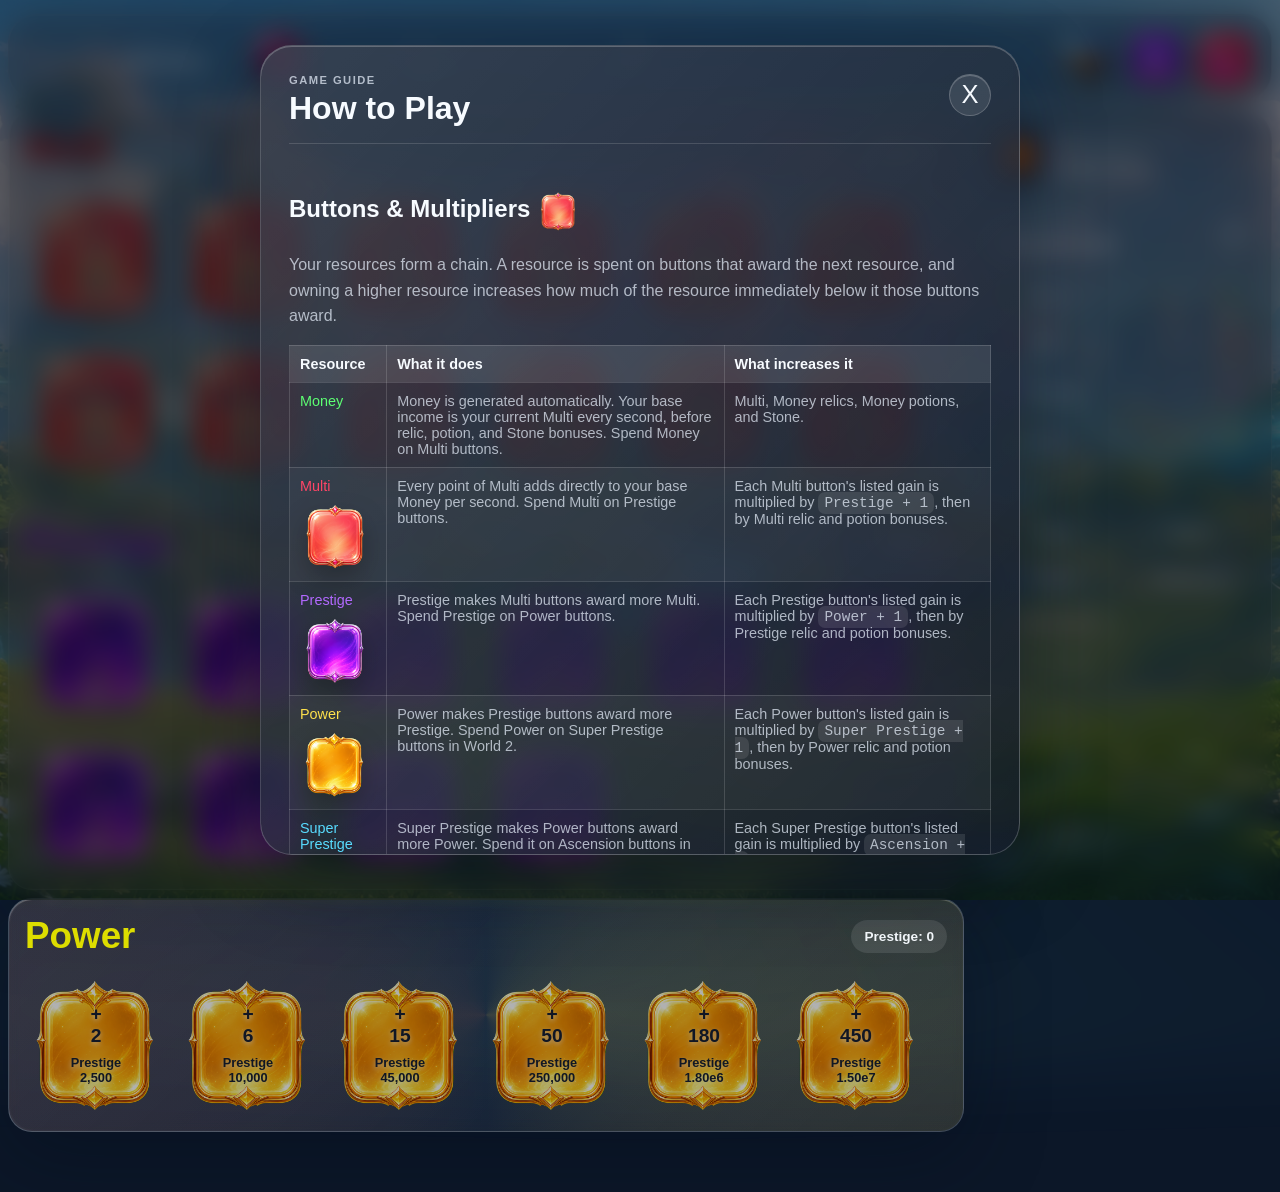
==== commit 93de9a4d: "add ore icons, make the modals act better" ====
--- a/modern.html
+++ b/modern.html
@@ -89,9 +89,12 @@
 	<div id="itemScreen" class="modalShell">
 		<div class="glass modalPanel itemModal">
 			<div class="modalHeading">
-				<div>
-					<span class="eyebrow">Collection</span>
-					<h1 id="itemScreenTitle">Crates</h1>
+				<div class="modalTitleGroup">
+					<img id="itemScreenHeadingIcon" class="modalHeadingIcon" src="images/modern/nav-crates.png" alt="">
+					<div>
+						<span class="eyebrow">Collection</span>
+						<h1 id="itemScreenTitle">Crates</h1>
+					</div>
 				</div>
 				<button class="circleButton" data-action="close-items" aria-label="Close">×</button>
 			</div>
@@ -122,23 +125,28 @@
 	<div id="miningScreen" class="modalShell">
 		<div class="glass modalPanel miningModal">
 			<div class="modalHeading">
-				<div>
-					<span class="eyebrow">Automated extraction</span>
-					<h1>Mining</h1>
+				<div class="modalTitleGroup">
+					<img class="modalHeadingIcon" src="images/modern/nav-mining.png" alt="">
+					<div>
+						<span class="eyebrow">Automated extraction</span>
+						<h1>Mining</h1>
+					</div>
 				</div>
 				<button class="circleButton" data-action="close-mining" aria-label="Close">×</button>
 			</div>
-			<p>Miners automatically discover ores. Higher ores increase the amount of the ore beneath them, while Stone multiplies Money gain.</p>
-			<div class="miningMetrics">
-				<div><span>Money boost</span><strong>×<span id="miningBoost">1.00</span></strong></div>
-				<div><span>Miners</span><strong id="miners">0</strong></div>
-				<div><span>Next ore</span><strong id="miningCooldown">00:00.00</strong></div>
-			</div>
-			<button id="minerPurchaseButton" class="primaryAction" data-action="purchase-miner">
-				Buy a miner
-				<small id="minerPurchaseCost">Costs $1.00e30</small>
-			</button>
-			<div id="miningResourceList" class="oreGrid"></div>
+			<div class="modalContent miningModalContent">
+				<p>Miners automatically discover ores. Higher ores increase the amount of the ore beneath them, while Stone multiplies Money gain.</p>
+				<div class="miningMetrics">
+					<div><span>Money boost</span><strong>×<span id="miningBoost">1.00</span></strong></div>
+					<div><span>Miners</span><strong id="miners">0</strong></div>
+					<div><span>Next ore</span><strong id="miningCooldown">00:00.00</strong></div>
+				</div>
+				<button id="minerPurchaseButton" class="primaryAction" data-action="purchase-miner">
+					Buy a miner
+					<small id="minerPurchaseCost">Costs $1.00e30</small>
+				</button>
+				<div id="miningResourceList" class="oreGrid"></div>
+			</div>
 		</div>
 	</div>
 
@@ -160,9 +168,12 @@
 	<div id="resourceBreakdownScreen" class="modalShell">
 		<div class="glass modalPanel resourceBreakdownPanel">
 			<div class="modalHeading">
-				<div>
-					<span class="eyebrow">Resource breakdown</span>
-					<h1 id="resourceBreakdownTitle">Money</h1>
+				<div class="modalTitleGroup">
+					<img class="modalHeadingIcon" src="images/brand-icon-256.png" alt="">
+					<div>
+						<span class="eyebrow">Resource breakdown</span>
+						<h1 id="resourceBreakdownTitle">Money</h1>
+					</div>
 				</div>
 				<button class="circleButton" data-action="close-resource-breakdown" aria-label="Close">X</button>
 			</div>
@@ -172,40 +183,50 @@
 
 	<div id="helpScreenOverlay" class="modalBackdrop" data-action="hide-help"></div>
 	<div id="helpScreen" class="glass helpPanel">
-		<button class="circleButton modalClose" data-action="hide-help" aria-label="Close">×</button>
-		<span class="eyebrow">Game guide</span>
-		<h1>How the resource chain works</h1>
-		<p><strong>Multi</strong> is your base Money per second. Prestige multiplies Multi button rewards, Power multiplies Prestige rewards, Super Prestige multiplies Power rewards, Ascension multiplies Super Prestige rewards, and Infernal multiplies Ascension rewards.</p>
-		<div class="helpChain">
-			<span>Money</span><b>→</b><span>Multi</span><b>→</b><span>Prestige</span><b>→</b><span>Power</span><b>→</b><span>Super Prestige</span><b>→</b><span>Ascension</span><b>→</b><span>Infernal</span>
-		</div>
-		<h2>Money income</h2>
-		<p><code>Multi × Money bonuses × (sqrt(Stone) + 1)</code>. Relics are permanent, potions last five minutes, and Stone comes from Mining.</p>
-		<h2>Resets</h2>
-		<p>Buying Prestige or any higher tier resets every resource below the purchased tier. XP, levels, worlds, miners, ores, crates, relics, and potions remain.</p>
-		<h2>Collections</h2>
-		<p>Leveling awards Basic crates through level 99. Unlocking Worlds 2 and 3 awards Advanced crates. Modern crates contain permanent relics or temporary potions.</p>
-		<h2>Mining</h2>
-		<p>Mining unlocks in World 2. The timer runs at <code>60 ÷ miners</code> seconds, capped at 120 effective miners. Ores progress from Stone through Diamond.</p>
+		<div class="helpHeader">
+			<div>
+				<span class="eyebrow">Game guide</span>
+				<h1>How the resource chain works</h1>
+			</div>
+			<button class="circleButton" data-action="hide-help" aria-label="Close">×</button>
+		</div>
+		<div class="helpBody">
+			<p><strong>Multi</strong> is your base Money per second. Prestige multiplies Multi button rewards, Power multiplies Prestige rewards, Super Prestige multiplies Power rewards, Ascension multiplies Super Prestige rewards, and Infernal multiplies Ascension rewards.</p>
+			<div class="helpChain">
+				<span>Money</span><b>→</b><span>Multi</span><b>→</b><span>Prestige</span><b>→</b><span>Power</span><b>→</b><span>Super Prestige</span><b>→</b><span>Ascension</span><b>→</b><span>Infernal</span>
+			</div>
+			<h2>Money income</h2>
+			<p><code>Multi × Money bonuses × (sqrt(Stone) + 1)</code>. Relics are permanent, potions last five minutes, and Stone comes from Mining.</p>
+			<h2>Resets</h2>
+			<p>Buying Prestige or any higher tier resets every resource below the purchased tier. XP, levels, worlds, miners, ores, crates, relics, and potions remain.</p>
+			<h2>Collections</h2>
+			<p>Leveling awards Basic crates through level 99. Unlocking Worlds 2 and 3 awards Advanced crates. Modern crates contain permanent relics or temporary potions.</p>
+			<h2>Mining</h2>
+			<p>Mining unlocks in World 2. The timer runs at <code>60 ÷ miners</code> seconds, capped at 120 effective miners. Ores progress from Stone through Diamond.</p>
+		</div>
 	</div>
 
 	<template id="modern-help-content-template">
-		<button class="circleButton modalClose" data-action="hide-help" aria-label="Close">X</button>
-		<span class="eyebrow">Game guide</span>
-		<h1>How to Play</h1>
-
-		<h2>Buttons &amp; Multipliers <img src="images/modern/button-1.png" class="helpIcon" alt="Button"></h2>
-		<p>Your resources form a chain. A resource is spent on buttons that award the next resource, and owning a higher resource increases how much of the resource immediately below it those buttons award.</p>
-		<table class="helpTable">
+		<div class="helpHeader">
+			<div>
+				<span class="eyebrow">Game guide</span>
+				<h1>How to Play</h1>
+			</div>
+			<button class="circleButton" data-action="hide-help" aria-label="Close">X</button>
+		</div>
+		<div class="helpBody">
+			<h2>Buttons &amp; Multipliers <img src="images/modern/button-1.png" class="helpIcon" alt="Button"></h2>
+			<p>Your resources form a chain. A resource is spent on buttons that award the next resource, and owning a higher resource increases how much of the resource immediately below it those buttons award.</p>
+			<table class="helpTable">
 			<thead><tr><th>Resource</th><th>What it does</th><th>What increases it</th></tr></thead>
 			<tbody>
 				<tr><td><span style="color:#5dff73">Money</span></td><td>Money is generated automatically. Your base income is your current Multi every second, before relic, potion, and Stone bonuses. Spend Money on Multi buttons.</td><td>Multi, Money relics, Money potions, and Stone.</td></tr>
-				<tr><td><span style="color:#ff4567">Multi</span></td><td>Every point of Multi adds directly to your base Money per second. Spend Multi on Prestige buttons.</td><td>Each Multi button's listed gain is multiplied by <code>Prestige + 1</code>, then by Multi relic and potion bonuses.</td></tr>
-				<tr><td><span style="color:#b36aff">Prestige</span></td><td>Prestige makes Multi buttons award more Multi. Spend Prestige on Power buttons.</td><td>Each Prestige button's listed gain is multiplied by <code>Power + 1</code>, then by Prestige relic and potion bonuses.</td></tr>
-				<tr><td><span style="color:#ffe24d">Power</span></td><td>Power makes Prestige buttons award more Prestige. Spend Power on Super Prestige buttons in World 2.</td><td>Each Power button's listed gain is multiplied by <code>Super Prestige + 1</code>, then by Power relic and potion bonuses.</td></tr>
-				<tr><td><span style="color:#59dcff">Super Prestige</span></td><td>Super Prestige makes Power buttons award more Power. Spend it on Ascension buttons in World 2.</td><td>Each Super Prestige button's listed gain is multiplied by <code>Ascension + 1</code>, then by Super Prestige potion bonuses.</td></tr>
-				<tr><td>Ascension</td><td>Ascension makes Super Prestige buttons award more Super Prestige. Spend it on Infernal buttons in World 3.</td><td>Each Ascension button's listed gain is multiplied by <code>Infernal + 1</code>.</td></tr>
-				<tr><td><span style="color:#ff764d">Infernal</span></td><td>Infernal makes Ascension buttons award more Ascension. It is currently the highest resource tier.</td><td>Infernal buttons award their listed amount; there is currently no higher resource multiplying their gain.</td></tr>
+				<tr><td><span style="color:#ff4567">Multi</span><img src="images/modern/button-1.png" class="helpSampleButton" alt="Multi button"></td><td>Every point of Multi adds directly to your base Money per second. Spend Multi on Prestige buttons.</td><td>Each Multi button's listed gain is multiplied by <code>Prestige + 1</code>, then by Multi relic and potion bonuses.</td></tr>
+				<tr><td><span style="color:#b36aff">Prestige</span><img src="images/modern/button-2.png" class="helpSampleButton" alt="Prestige button"></td><td>Prestige makes Multi buttons award more Multi. Spend Prestige on Power buttons.</td><td>Each Prestige button's listed gain is multiplied by <code>Power + 1</code>, then by Prestige relic and potion bonuses.</td></tr>
+				<tr><td><span style="color:#ffe24d">Power</span><img src="images/modern/button-3.png" class="helpSampleButton" alt="Power button"></td><td>Power makes Prestige buttons award more Prestige. Spend Power on Super Prestige buttons in World 2.</td><td>Each Power button's listed gain is multiplied by <code>Super Prestige + 1</code>, then by Power relic and potion bonuses.</td></tr>
+				<tr><td><span style="color:#59dcff">Super Prestige</span><img src="images/modern/button-4.png" class="helpSampleButton" alt="Super Prestige button"></td><td>Super Prestige makes Power buttons award more Power. Spend it on Ascension buttons in World 2.</td><td>Each Super Prestige button's listed gain is multiplied by <code>Ascension + 1</code>, then by Super Prestige potion bonuses.</td></tr>
+				<tr><td>Ascension<img src="images/modern/button-5.png" class="helpSampleButton" alt="Ascension button"></td><td>Ascension makes Super Prestige buttons award more Super Prestige. Spend it on Infernal buttons in World 3.</td><td>Each Ascension button's listed gain is multiplied by <code>Infernal + 1</code>.</td></tr>
+				<tr><td><span style="color:#ff764d">Infernal</span><img src="images/modern/button-6.png" class="helpSampleButton" alt="Infernal button"></td><td>Infernal makes Ascension buttons award more Ascension. It is currently the highest resource tier.</td><td>Infernal buttons award their listed amount; there is currently no higher resource multiplying their gain.</td></tr>
 			</tbody>
 		</table>
 		<p><strong>Money income:</strong> each second you gain approximately <code>Multi x Money bonuses x (sqrt(Stone) + 1)</code>. For example, 100 Multi with no other bonuses produces about $100 per second. A 2x Money potion raises that to $200 per second. If you also have 9 Stone, the Stone multiplier is 4x, raising it to $800 per second.</p>
@@ -254,8 +275,8 @@
 		<table class="helpTable">
 			<thead><tr><th>Crate</th><th>Possible contents</th></tr></thead>
 			<tbody>
-				<tr><td>Basic</td><td><strong>Relics:</strong> Magic dice, Ruby crown, Tome of finances, Tome of multi<br><strong>Potions:</strong> Money, Multi, Prestige, Power</td></tr>
-				<tr><td>Advanced</td><td><strong>Relics:</strong> Shiny screw, Golden key, Tome of prestige, Tome of power<br><strong>Potions:</strong> Prestige, Power, Super Prestige</td></tr>
+				<tr><td>Basic<img src="images/modern/crate-1.png" class="helpSampleButton" alt="Basic crate"></td><td><strong>Relics:</strong> Magic dice, Ruby crown, Tome of finances, Tome of multi<br><strong>Potions:</strong> Money, Multi, Prestige, Power</td></tr>
+				<tr><td>Advanced<img src="images/modern/crate-2.png" class="helpSampleButton" alt="Advanced crate"></td><td><strong>Relics:</strong> Shiny screw, Golden key, Tome of prestige, Tome of power<br><strong>Potions:</strong> Prestige, Power, Super Prestige</td></tr>
 			</tbody>
 		</table>
 
@@ -264,14 +285,14 @@
 		<table class="helpTable">
 			<thead><tr><th>Relic</th><th>Permanent effect per copy</th><th>Found in</th></tr></thead>
 			<tbody>
-				<tr><td>Magic dice</td><td>+20% Money gain</td><td>Basic</td></tr>
-				<tr><td>Ruby crown</td><td>+30% Multi gain</td><td>Basic</td></tr>
-				<tr><td>Tome of finances</td><td>+75% Money gain</td><td>Basic</td></tr>
-				<tr><td>Tome of multi</td><td>+75% Multi gain</td><td>Basic</td></tr>
-				<tr><td>Shiny screw</td><td>+60% Multi gain</td><td>Advanced</td></tr>
-				<tr><td>Golden key</td><td>+100% Money gain</td><td>Advanced</td></tr>
-				<tr><td>Tome of prestige</td><td>+75% Prestige gain</td><td>Advanced</td></tr>
-				<tr><td>Tome of power</td><td>+75% Power gain</td><td>Advanced</td></tr>
+				<tr><td>Magic dice<img src="images/modern/relic-1.png" class="helpSampleButton" alt="Magic dice relic"></td><td>+20% Money gain</td><td>Basic</td></tr>
+				<tr><td>Ruby crown<img src="images/modern/relic-2.png" class="helpSampleButton" alt="Ruby crown relic"></td><td>+30% Multi gain</td><td>Basic</td></tr>
+				<tr><td>Tome of finances<img src="images/modern/relic-3.png" class="helpSampleButton" alt="Tome of finances relic"></td><td>+75% Money gain</td><td>Basic</td></tr>
+				<tr><td>Tome of multi<img src="images/modern/relic-4.png" class="helpSampleButton" alt="Tome of multi relic"></td><td>+75% Multi gain</td><td>Basic</td></tr>
+				<tr><td>Shiny screw<img src="images/modern/relic-5.png" class="helpSampleButton" alt="Shiny screw relic"></td><td>+60% Multi gain</td><td>Advanced</td></tr>
+				<tr><td>Golden key<img src="images/modern/relic-6.png" class="helpSampleButton" alt="Golden key relic"></td><td>+100% Money gain</td><td>Advanced</td></tr>
+				<tr><td>Tome of prestige<img src="images/modern/relic-7.png" class="helpSampleButton" alt="Tome of prestige relic"></td><td>+75% Prestige gain</td><td>Advanced</td></tr>
+				<tr><td>Tome of power<img src="images/modern/relic-8.png" class="helpSampleButton" alt="Tome of power relic"></td><td>+75% Power gain</td><td>Advanced</td></tr>
 			</tbody>
 		</table>
 
@@ -280,11 +301,11 @@
 		<table class="helpTable">
 			<thead><tr><th>Potion</th><th>Effect for 5 minutes</th><th>Found in</th></tr></thead>
 			<tbody>
-				<tr><td>Money potion</td><td>2x Money gain</td><td>Basic</td></tr>
-				<tr><td>Multi potion</td><td>2x Multi gain</td><td>Basic</td></tr>
-				<tr><td>Prestige potion</td><td>2x Prestige gain</td><td>Basic and Advanced</td></tr>
-				<tr><td>Power potion</td><td>2x Power gain</td><td>Basic and Advanced</td></tr>
-				<tr><td>Super Prestige potion</td><td>2x Super Prestige gain</td><td>Advanced</td></tr>
+				<tr><td>Money potion<img src="images/modern/potion-1.png" class="helpSampleButton" alt="Money potion"></td><td>2x Money gain</td><td>Basic</td></tr>
+				<tr><td>Multi potion<img src="images/modern/potion-2.png" class="helpSampleButton" alt="Multi potion"></td><td>2x Multi gain</td><td>Basic</td></tr>
+				<tr><td>Prestige potion<img src="images/modern/potion-3.png" class="helpSampleButton" alt="Prestige potion"></td><td>2x Prestige gain</td><td>Basic and Advanced</td></tr>
+				<tr><td>Power potion<img src="images/modern/potion-4.png" class="helpSampleButton" alt="Power potion"></td><td>2x Power gain</td><td>Basic and Advanced</td></tr>
+				<tr><td>Super Prestige potion<img src="images/modern/potion-5.png" class="helpSampleButton" alt="Super Prestige potion"></td><td>2x Super Prestige gain</td><td>Advanced</td></tr>
 			</tbody>
 		</table>
 
@@ -294,16 +315,17 @@
 		<table class="helpTable">
 			<thead><tr><th>Ore rolled</th><th>Chance per roll</th><th>Amount gained</th></tr></thead>
 			<tbody>
-				<tr><td>Stone</td><td>50%</td><td>Iron + 1</td></tr>
-				<tr><td>Iron</td><td>25%</td><td>Gold + 1</td></tr>
-				<tr><td>Gold</td><td>12.5%</td><td>Sapphire + 1</td></tr>
-				<tr><td>Sapphire</td><td>6.25%</td><td>Emerald + 1</td></tr>
-				<tr><td>Emerald</td><td>3.125%</td><td>Ruby + 1</td></tr>
-				<tr><td>Ruby</td><td>1.5625%</td><td>Diamond + 1</td></tr>
-				<tr><td>Diamond</td><td>1.5625%</td><td>1</td></tr>
-			</tbody>
-		</table>
-		<p>Higher ores increase how much of the ore immediately below them you receive. For example, each Stone roll gives your current Iron amount plus 1 Stone, while each Ruby roll gives your current Diamond amount plus 1 Ruby. Stone boosts passive Money gain by <code>sqrt(Stone) + 1</code>; 9 Stone gives a 4x Money multiplier and 100 Stone gives an 11x multiplier.</p>
+				<tr><td>Stone<img src="images/modern/ore-stone.png" class="helpSampleButton" alt="Stone ore"></td><td>50%</td><td>Iron + 1</td></tr>
+				<tr><td>Iron<img src="images/modern/ore-iron.png" class="helpSampleButton" alt="Iron ore"></td><td>25%</td><td>Gold + 1</td></tr>
+				<tr><td>Gold<img src="images/modern/ore-gold.png" class="helpSampleButton" alt="Gold ore"></td><td>12.5%</td><td>Sapphire + 1</td></tr>
+				<tr><td>Sapphire<img src="images/modern/ore-sapphire.png" class="helpSampleButton" alt="Sapphire ore"></td><td>6.25%</td><td>Emerald + 1</td></tr>
+				<tr><td>Emerald<img src="images/modern/ore-emerald.png" class="helpSampleButton" alt="Emerald ore"></td><td>3.125%</td><td>Ruby + 1</td></tr>
+				<tr><td>Ruby<img src="images/modern/ore-ruby.png" class="helpSampleButton" alt="Ruby ore"></td><td>1.5625%</td><td>Diamond + 1</td></tr>
+				<tr><td>Diamond<img src="images/modern/ore-diamond.png" class="helpSampleButton" alt="Diamond ore"></td><td>1.5625%</td><td>1</td></tr>
+			</tbody>
+		</table>
+			<p>Higher ores increase how much of the ore immediately below them you receive. For example, each Stone roll gives your current Iron amount plus 1 Stone, while each Ruby roll gives your current Diamond amount plus 1 Ruby. Stone boosts passive Money gain by <code>sqrt(Stone) + 1</code>; 9 Stone gives a 4x Money multiplier and 100 Stone gives an 11x multiplier.</p>
+		</div>
 	</template>
 
 	<template id="resource-row-template">
@@ -352,6 +374,7 @@
 
 	<template id="mining-resource-template">
 		<div class="oreCard">
+			<img data-field="ore-image" class="oreIcon" alt="">
 			<span data-field="ore-name"></span>
 			<strong data-field="ore-amount">0</strong>
 		</div>
--- a/css/modern.css
+++ b/css/modern.css
@@ -463,13 +463,17 @@
 	text-shadow: 0 2px 5px rgba(255, 255, 255, 0.7);
 }
 
-.button:hover {
-	transform: translateY(-4px) scale(1.015);
-	filter: brightness(1.08) drop-shadow(0 18px 20px rgba(0, 0, 0, 0.3));
+.button:not(:disabled):hover {
+	filter: brightness(0.2) drop-shadow(0 18px 20px rgba(255, 255, 255, 0.9));
+}
+
+.button:disabled {
+	cursor: not-allowed;
+	transform: none;
 }
 
 .button.clicked {
-	animation: buttonClickPulse 280ms ease;
+	animation: buttonClickPulse 120ms ease;
 }
 
 @keyframes buttonClickPulse {
@@ -625,18 +629,42 @@
 	margin: auto;
 	padding: 24px;
 	border-radius: 32px;
-	overflow: auto;
+	overflow: hidden;
 	background-color: var(--glass-strong);
+	display: flex;
+	flex-direction: column;
 }
 
 .modalHeading {
+	flex: 0 0 auto;
 	justify-content: space-between;
 	margin-bottom: 20px;
+}
+
+.modalTitleGroup {
+	display: flex;
+	align-items: center;
+	gap: 12px;
+}
+
+.modalHeadingIcon {
+	width: 64px;
+	height: 64px;
+	object-fit: contain;
+	filter: drop-shadow(0 10px 14px rgba(0, 0, 0, 0.3));
 }
 
 .modalHeading h1,
 .centeredModal h1 {
 	margin: 0;
+}
+
+.modalContent,
+.itemModalLayout,
+.resourceBreakdownContent {
+	flex: 1 1 auto;
+	min-height: 0;
+	overflow: auto;
 }
 
 .itemModalLayout {
@@ -717,6 +745,7 @@
 	max-width: 600px;
 	margin-top: 10vh;
 	text-align: center;
+	overflow: auto;
 }
 
 .resourceBreakdownPanel {
@@ -787,6 +816,11 @@
 	max-width: 760px;
 }
 
+.miningModalContent {
+	color: var(--muted);
+	line-height: 1.5;
+}
+
 .miningMetrics {
 	display: grid;
 	grid-template-columns: repeat(3, 1fr);
@@ -820,6 +854,15 @@
 	display: grid;
 	grid-template-columns: repeat(auto-fit, minmax(120px, 1fr));
 	gap: 9px;
+}
+
+.oreIcon {
+	width: 76px;
+	height: 76px;
+	margin: 0 auto 8px;
+	display: block;
+	object-fit: contain;
+	filter: drop-shadow(0 12px 14px rgba(0, 0, 0, 0.28));
 }
 
 .modalBackdrop {
@@ -917,12 +960,32 @@
 	max-height: 90vh;
 	padding: 28px;
 	border-radius: 32px;
+	overflow: hidden;
+	background-color: var(--glass-strong);
+	display: flex;
+	flex-direction: column;
+}
+
+.helpHeader {
+	flex: 0 0 auto;
+	display: flex;
+	align-items: flex-start;
+	justify-content: space-between;
+	gap: 18px;
+	padding-bottom: 16px;
+	border-bottom: 1px solid rgba(255, 255, 255, 0.14);
+}
+
+.helpBody {
+	flex: 1 1 auto;
+	min-height: 0;
+	margin: 18px -12px 0 0;
+	padding-right: 12px;
 	overflow: auto;
-	background-color: var(--glass-strong);
 }
 
 .helpPanel h1 {
-	margin-top: 0;
+	margin: 0;
 }
 
 .helpPanel p {
@@ -950,6 +1013,15 @@
 	height: 42px;
 	vertical-align: middle;
 	object-fit: contain;
+}
+
+.helpSampleButton {
+	width: 70px;
+	height: 70px;
+	display: block;
+	margin-top: 7px;
+	object-fit: contain;
+	filter: drop-shadow(0 10px 12px rgba(0, 0, 0, 0.25));
 }
 
 .helpTable {
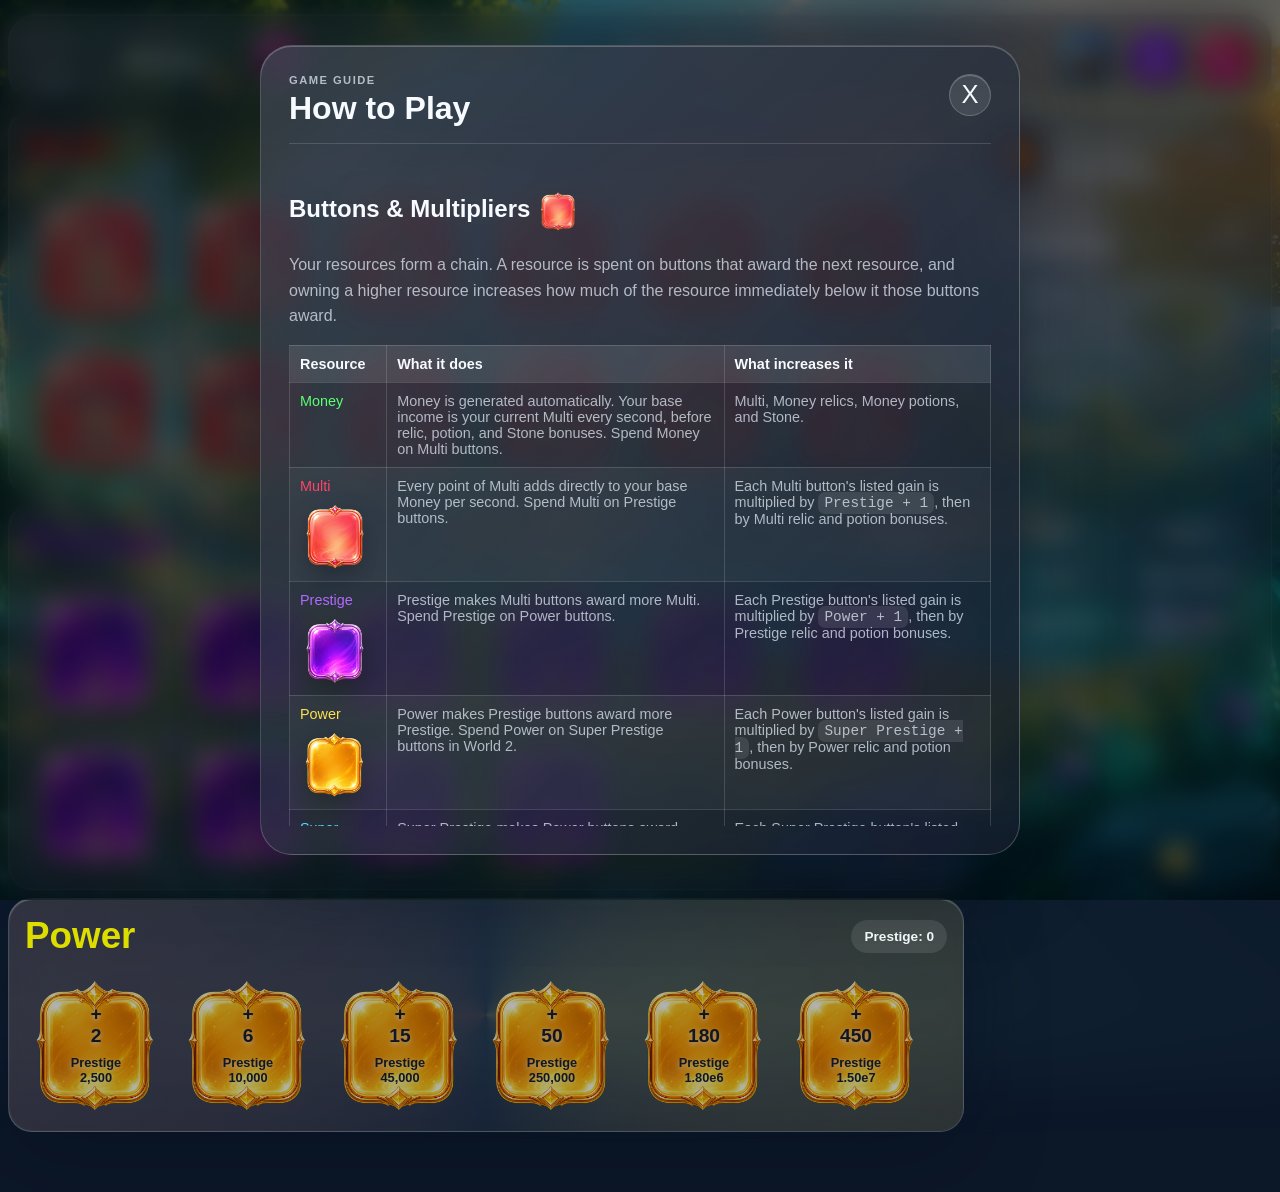
==== commit 372962c2: "tech theme" ====
--- a/modern.html
+++ b/modern.html
@@ -68,6 +68,7 @@
 				<button data-action="save">Save</button>
 				<button data-action="export">Export</button>
 				<button data-action="import">Import</button>
+				<button id="modernThemeToggle" data-action="toggle-modern-theme">Tech Theme</button>
 				<button data-action="switch-theme" data-target="index.html">Classic UI</button>
 				<button class="dangerAction" data-action="hard-reset">Hard reset</button>
 			</div>
@@ -126,7 +127,7 @@
 		<div class="glass modalPanel miningModal">
 			<div class="modalHeading">
 				<div class="modalTitleGroup">
-					<img class="modalHeadingIcon" src="images/modern/nav-mining.png" alt="">
+					<img id="miningHeadingIcon" class="modalHeadingIcon" src="images/modern/nav-mining.png" alt="">
 					<div>
 						<span class="eyebrow">Automated extraction</span>
 						<h1>Mining</h1>
--- a/css/modern.css
+++ b/css/modern.css
@@ -8,6 +8,15 @@
 	--muted: rgba(235, 244, 255, 0.7);
 	--shadow: 0 24px 80px rgba(3, 11, 25, 0.35);
 	--world-background: url("../images/modern/world-1.png");
+}
+
+body[data-modern-theme="tech"] {
+	--glass: rgba(4, 16, 34, 0.58);
+	--glass-strong: rgba(2, 12, 28, 0.84);
+	--line: rgba(99, 236, 255, 0.28);
+	--text: #f4fdff;
+	--muted: rgba(191, 239, 255, 0.72);
+	--shadow: 0 24px 90px rgba(0, 229, 255, 0.15), 0 18px 60px rgba(112, 68, 255, 0.16);
 }
 
 * {
@@ -303,9 +312,19 @@
 .navRelics { background-image: url("../images/modern/nav-relics.png"); }
 .navPotions { background-image: url("../images/modern/nav-potions.png"); }
 
+body[data-modern-theme="tech"] .navCrates { background-image: url("../images/modern/tech/crate-1.png"); }
+body[data-modern-theme="tech"] .navRelics { background-image: url("../images/modern/tech/relic-1.png"); }
+body[data-modern-theme="tech"] .navPotions { background-image: url("../images/modern/tech/potion-1.png"); }
+body[data-modern-theme="tech"] .topShell .circleButton[data-action="previous-world"] { background-image: url("../images/modern/tech/nav-prev.png"); }
+body[data-modern-theme="tech"] .topShell .circleButton[data-action="next-world"] { background-image: url("../images/modern/tech/nav-next.png"); }
+
 .navMining {
 	order: -1;
 	background-image: url("../images/modern/nav-mining.png");
+}
+
+body[data-modern-theme="tech"] .navMining {
+	background-image: url("../images/modern/tech/nav-mining.png");
 }
 
 #crateNotification {
@@ -413,6 +432,13 @@
 .worldSection[data-tier="superPrestige"] { --section-a: rgba(75, 218, 255, 0.58); --section-b: rgba(75, 125, 255, 0.3); }
 .worldSection[data-tier="ascension"] { --section-a: rgba(255, 255, 255, 0.5); --section-b: rgba(151, 180, 255, 0.3); }
 .worldSection[data-tier="infernal"] { --section-a: rgba(255, 93, 45, 0.62); --section-b: rgba(174, 39, 255, 0.34); }
+
+body[data-modern-theme="tech"] .worldSection[data-tier="multi"] { --section-a: rgba(62, 255, 236, 0.58); --section-b: rgba(42, 116, 255, 0.36); }
+body[data-modern-theme="tech"] .worldSection[data-tier="prestige"] { --section-a: rgba(130, 104, 255, 0.62); --section-b: rgba(56, 235, 255, 0.34); }
+body[data-modern-theme="tech"] .worldSection[data-tier="power"] { --section-a: rgba(255, 66, 231, 0.58); --section-b: rgba(67, 155, 255, 0.34); }
+body[data-modern-theme="tech"] .worldSection[data-tier="superPrestige"] { --section-a: rgba(99, 255, 188, 0.58); --section-b: rgba(87, 61, 255, 0.36); }
+body[data-modern-theme="tech"] .worldSection[data-tier="ascension"] { --section-a: rgba(255, 255, 255, 0.46); --section-b: rgba(0, 221, 255, 0.36); }
+body[data-modern-theme="tech"] .worldSection[data-tier="infernal"] { --section-a: rgba(255, 55, 177, 0.62); --section-b: rgba(46, 239, 255, 0.38); }
 
 .sectionHeading {
 	justify-content: space-between;
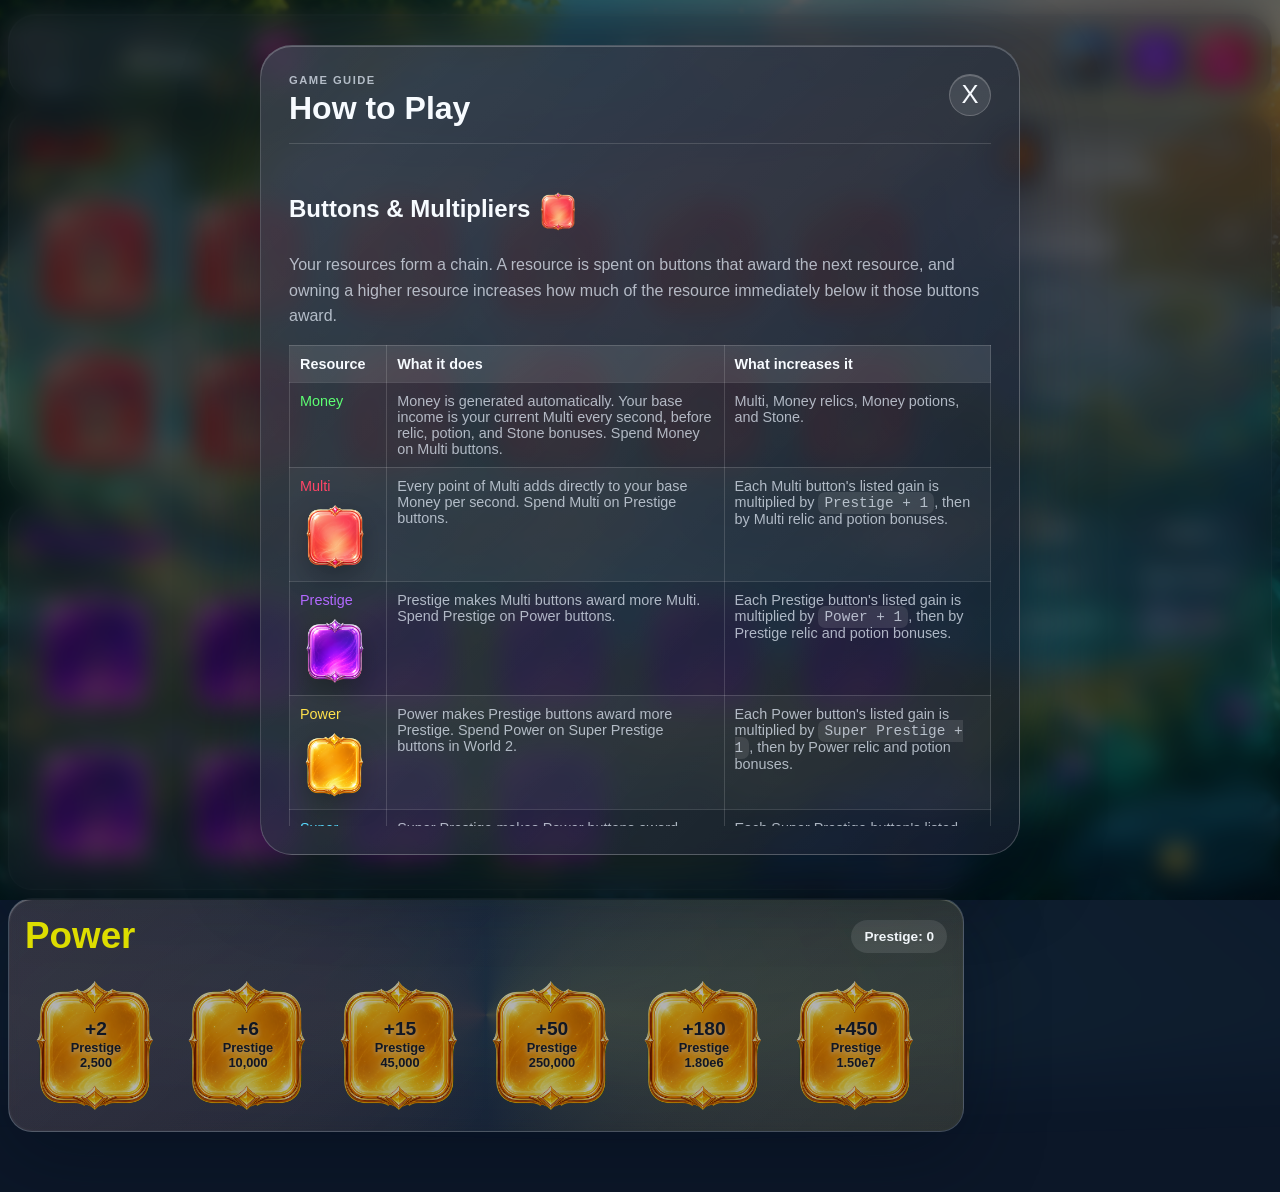
==== commit 57e615f6: "modern theme graphics and css" ====
--- a/modern.html
+++ b/modern.html
@@ -329,6 +329,76 @@
 		</div>
 	</template>
 
+	<template id="tech-help-content-template">
+		<div class="helpHeader">
+			<div>
+				<span class="eyebrow">Tech guide</span>
+				<h1>Building the AI Society</h1>
+			</div>
+			<button class="circleButton" data-action="hide-help" aria-label="Close">X</button>
+		</div>
+		<div class="helpBody">
+			<h2>Systems &amp; Multipliers <img src="images/modern/tech/nano-bots.png" class="helpIcon" alt="Nano-bots"></h2>
+			<p>The Tech theme keeps the same progression math, but reframes it as a growing machine civilization. Credits fund Nano-bots, Nano-bots assemble Nano-machines, and each higher system amplifies the one beneath it until the AI Singularity takes shape.</p>
+			<table class="helpTable">
+				<thead><tr><th>System</th><th>Role in the society</th><th>What boosts it</th></tr></thead>
+				<tbody>
+					<tr><td>Credits</td><td>The economy layer. Credits are generated automatically from your Nano-bots and are spent to deploy more Nano-bots.</td><td>Nano-bots, Credit relics, Credit power-ups, and Deuterium.</td></tr>
+					<tr><td>Nano-bots<img src="images/modern/tech/nano-bots.png" class="helpSampleButton" alt="Nano-bots"></td><td>Autonomous worker swarms. Every Nano-bot increases passive Credits per second.</td><td>Nano-bot buttons are multiplied by <code>Nano-machines + 1</code>, then by relics and power-ups.</td></tr>
+					<tr><td>Nano-machines<img src="images/modern/tech/nano-machines.png" class="helpSampleButton" alt="Nano-machines"></td><td>Factories that coordinate the swarm and make Nano-bot deployment scale harder.</td><td>Quantum processors multiply Nano-machine button rewards.</td></tr>
+					<tr><td>Quantum processors<img src="images/modern/tech/quantum-processors.png" class="helpSampleButton" alt="Quantum processors"></td><td>Compute clusters that plan larger automation loops.</td><td>Neural uplinks multiply Quantum processor button rewards.</td></tr>
+					<tr><td>Neural uplinks<img src="images/modern/tech/neural-uplinks.png" class="helpSampleButton" alt="Neural uplinks"></td><td>Network bridges that connect machine colonies across worlds.</td><td>Synthetic council multiplies Neural uplink rewards.</td></tr>
+					<tr><td>Synthetic council<img src="images/modern/tech/synthetic-council.png" class="helpSampleButton" alt="Synthetic council"></td><td>The governance layer that directs high-tier expansion.</td><td>AI Singularity multiplies Synthetic council rewards.</td></tr>
+					<tr><td>AI singularity<img src="images/modern/tech/ai-singularity.png" class="helpSampleButton" alt="AI singularity"></td><td>The highest current system, representing the society becoming self-improving.</td><td>Singularity buttons award their listed amount; there is no higher multiplier yet.</td></tr>
+				</tbody>
+			</table>
+
+			<h2>Credits Formula</h2>
+			<p><code>Nano-bots x Credit bonuses x (sqrt(Deuterium) + 1)</code>. Relics are permanent, power-ups last five minutes, and Deuterium comes from Fusion mining.</p>
+
+			<h2>Resets</h2>
+			<p>Buying Nano-machines or any higher system resets the lower systems in the same way the default theme does. XP, levels, worlds, miners, sci-fi resources, data caches, relics, and power-ups remain.</p>
+
+			<h2>Worlds</h2>
+			<ul>
+				<li><strong>Neon Data Habitat:</strong> the starting layer for Credits, Nano-bots, Nano-machines, and Quantum processors.</li>
+				<li><strong>Fusion Foundry Grid:</strong> unlocks Neural uplinks, Synthetic council, and Fusion mining.</li>
+				<li><strong>Singularity Sky Arcology:</strong> unlocks AI Singularity production.</li>
+			</ul>
+
+			<h2>Data Caches <img src="images/modern/tech/crate-1.png" class="helpIcon" alt="Data cache"></h2>
+			<p>Leveling awards Basic data caches through level 99. Unlocking later worlds awards Advanced quantum vaults. In Tech mode, caches contain permanent relics or temporary power-ups.</p>
+			<table class="helpTable">
+				<thead><tr><th>Cache</th><th>Possible contents</th></tr></thead>
+				<tbody>
+					<tr><td>Basic data cache<img src="images/modern/tech/crate-1.png" class="helpSampleButton" alt="Basic data cache"></td><td><strong>Relics:</strong> Alien data prism, Nanite command crown, Encrypted credit archive, Swarm replication codex<br><strong>Power-ups:</strong> Credit overclock, Nanobot surge, Nano-machine uplink, Processor boost</td></tr>
+					<tr><td>Advanced quantum vault<img src="images/modern/tech/crate-2.png" class="helpSampleButton" alt="Advanced quantum vault"></td><td><strong>Relics:</strong> Cybernetic servo core, Plasma access key, Nano-machine matrix, Quantum reactor relic<br><strong>Power-ups:</strong> Nano-machine uplink, Processor boost, Neural network charge</td></tr>
+				</tbody>
+			</table>
+
+			<h2>Relics <img src="images/modern/tech/relic-1.png" class="helpIcon" alt="Relic"></h2>
+			<p>Relics are permanent artifacts recovered from the machine civilization. Duplicate copies increase that relic's bonus, and relics affecting the same system combine multiplicatively.</p>
+
+			<h2>Power-ups <img src="images/modern/tech/potion-1.png" class="helpIcon" alt="Power-up"></h2>
+			<p>Power-ups are consumed when activated and double one gain type for 5 minutes. Activating another of the same type resets the timer to 5 minutes.</p>
+
+			<h2>Fusion Mining <img src="images/modern/tech/nav-mining.png" class="helpIcon" alt="Fusion mining"></h2>
+			<p>Fusion mining unlocks in World 2. The timer runs at <code>60 / miners</code> seconds, capped at 120 effective miners. Deuterium boosts passive Credits with <code>sqrt(Deuterium) + 1</code>.</p>
+			<table class="helpTable">
+				<thead><tr><th>Resource</th><th>Chance per roll</th><th>Amount gained</th></tr></thead>
+				<tbody>
+					<tr><td>Deuterium<img src="images/modern/tech/ore-deuterium.png" class="helpSampleButton" alt="Deuterium"></td><td>50%</td><td>Tritium + 1</td></tr>
+					<tr><td>Tritium<img src="images/modern/tech/ore-tritium.png" class="helpSampleButton" alt="Tritium"></td><td>25%</td><td>Helium-3 + 1</td></tr>
+					<tr><td>Helium-3<img src="images/modern/tech/ore-helium3.png" class="helpSampleButton" alt="Helium-3"></td><td>12.5%</td><td>Antimatter + 1</td></tr>
+					<tr><td>Antimatter<img src="images/modern/tech/ore-antimatter.png" class="helpSampleButton" alt="Antimatter"></td><td>6.25%</td><td>Dark matter + 1</td></tr>
+					<tr><td>Dark matter<img src="images/modern/tech/ore-dark-matter.png" class="helpSampleButton" alt="Dark matter"></td><td>3.125%</td><td>Quantum foam + 1</td></tr>
+					<tr><td>Quantum foam<img src="images/modern/tech/ore-quantum-foam.png" class="helpSampleButton" alt="Quantum foam"></td><td>1.5625%</td><td>Neutronium + 1</td></tr>
+					<tr><td>Neutronium<img src="images/modern/tech/ore-neutronium.png" class="helpSampleButton" alt="Neutronium"></td><td>1.5625%</td><td>1</td></tr>
+				</tbody>
+			</table>
+		</div>
+	</template>
+
 	<template id="resource-row-template">
 		<button class="resourceText" data-action="show-resource-breakdown">
 			<span class="resourceDot"></span>
@@ -344,7 +414,10 @@
 	<template id="world-section-template">
 		<section class="worldSection">
 			<div class="sectionHeading">
-				<h2><span data-field="section-name"></span></h2>
+				<div class="sectionTitle">
+					<img data-field="section-icon" class="sectionIcon" alt="">
+					<h2><span data-field="section-name"></span></h2>
+				</div>
 				<strong data-field="section-resource">0</strong>
 			</div>
 			<div class="buttonGrid" data-field="section-buttons"></div>
--- a/css/modern.css
+++ b/css/modern.css
@@ -446,6 +446,20 @@
 	margin-bottom: 16px;
 }
 
+.sectionTitle {
+	display: flex;
+	align-items: center;
+	gap: 12px;
+}
+
+.sectionIcon {
+	display: none;
+	width: 58px;
+	height: 58px;
+	object-fit: contain;
+	filter: drop-shadow(0 10px 12px rgba(0, 0, 0, 0.28));
+}
+
 .sectionHeading h2 {
 	margin: 0;
 	font-size: clamp(1.5rem, 3vw, 2.3rem);
@@ -472,7 +486,7 @@
 	min-height: 0;
 	padding: 15%;
 	border: 0;
-	border-radius: 18px;
+	/*border-radius: 18px;*/
 	overflow: hidden;
 	text-align: center;
 	background-color: transparent;
@@ -485,7 +499,7 @@
 	flex-direction: column;
 	align-items: center;
 	justify-content: center;
-	gap: 8px;
+	/*gap: 8px;*/
 	text-shadow: 0 2px 5px rgba(255, 255, 255, 0.7);
 }
 
@@ -511,7 +525,7 @@
 	100% { transform: scale(1); }
 }
 
-.button span,
+/*.button span,*/
 .button strong,
 .button small {
 	position: relative;
@@ -520,15 +534,19 @@
 
 .gainValue {
 	margin: 0;
-	font-size: clamp(1rem, 1.5vw, 1.3rem);
+	font-size: clamp(1rem, 1.5vw, 1.2rem);
 	color: #172033;
 }
 
 .costLine {
 	font-weight: 700;
-	font-size: clamp(0.72rem, 1vw, 0.9rem);
+	font-size: clamp(0.72rem, 1vw, 0.8rem);
 	color: #172033;
 	white-space: nowrap;
+}
+
+.costLine span {
+	display: block;
 }
 
 .freeButton {
@@ -1175,7 +1193,7 @@
 	.button {
 		min-height: 0;
 		padding: 14%;
-		border-radius: 19px;
+		/*border-radius: 19px;*/
 	}
 
 	.modalShell {
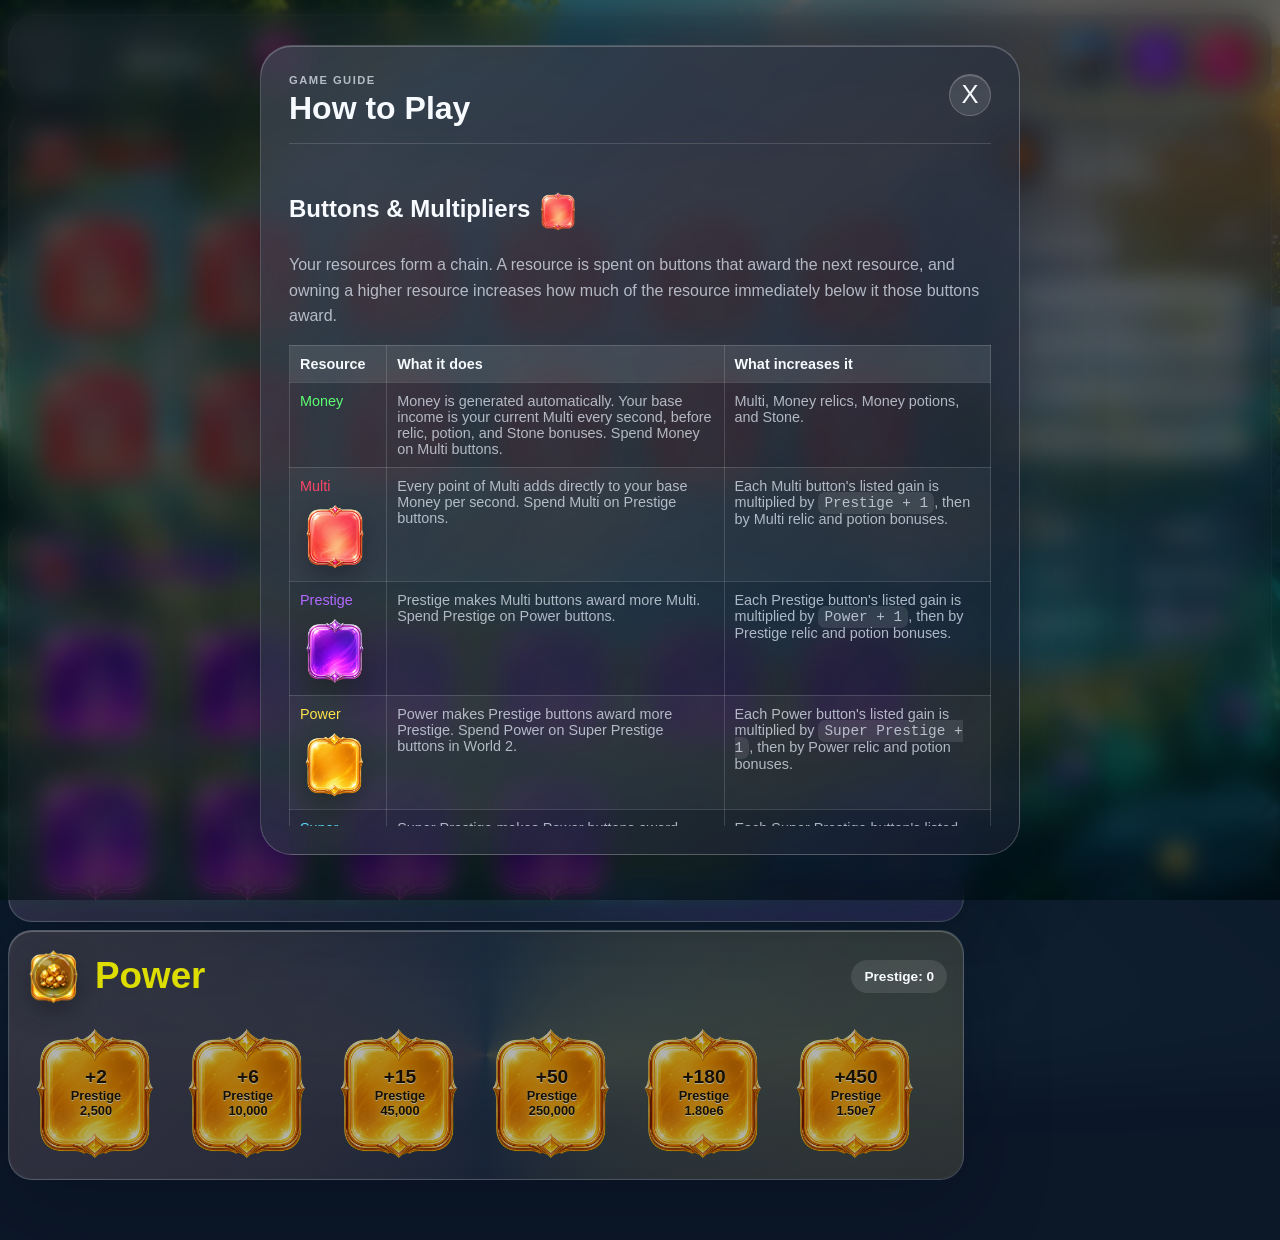
==== commit ecc61672: "game section passive multipliers" ====
--- a/modern.html
+++ b/modern.html
@@ -231,6 +231,7 @@
 			</tbody>
 		</table>
 		<p><strong>Money income:</strong> each second you gain approximately <code>Multi x Money bonuses x (sqrt(Stone) + 1)</code>. For example, 100 Multi with no other bonuses produces about $100 per second. A 2x Money potion raises that to $200 per second. If you also have 9 Stone, the Stone multiplier is 4x, raising it to $800 per second.</p>
+		<p><strong>Passive upper-tier income:</strong> Prestige and every higher resource also creates the resource directly below it every tick. The per-minute amount is <code>upper resource x clamp(level / 10, 1, 10)</code>. For example, 100 Infernal at level 100 creates 1,000 Ascension per minute.</p>
 		<p><strong>Example of the resource chain:</strong> if a Multi button normally gives +80 Multi and you own 4 Prestige, it gives <code>80 x (4 + 1) = 400 Multi</code> before relics or potions. That new Multi then increases your Money income by 400 per second.</p>
 
 		<h2>Purchases and Resets</h2>
@@ -355,6 +356,7 @@
 
 			<h2>Credits Formula</h2>
 			<p><code>Nano-bots x Credit bonuses x (sqrt(Deuterium) + 1)</code>. Relics are permanent, power-ups last five minutes, and Deuterium comes from Fusion mining.</p>
+			<p><strong>Passive system output:</strong> Nano-machines and every higher system also fabricates the system directly below it every tick. The per-minute output is <code>upper system x clamp(level / 10, 1, 10)</code>. For example, 100 AI Singularity at level 100 creates 1,000 Synthetic council per minute.</p>
 
 			<h2>Resets</h2>
 			<p>Buying Nano-machines or any higher system resets the lower systems in the same way the default theme does. XP, levels, worlds, miners, sci-fi resources, data caches, relics, and power-ups remain.</p>
--- a/css/modern.css
+++ b/css/modern.css
@@ -481,6 +481,8 @@
 
 .button {
 	position: relative;
+	--button-text: #f8fbff;
+	--button-text-shadow: 0 2px 4px rgba(0, 0, 0, 0.85), 0 0 8px rgba(0, 0, 0, 0.55);
 	width: 100%;
 	aspect-ratio: 1;
 	min-height: 0;
@@ -500,11 +502,42 @@
 	align-items: center;
 	justify-content: center;
 	/*gap: 8px;*/
-	text-shadow: 0 2px 5px rgba(255, 255, 255, 0.7);
+	text-shadow: var(--button-text-shadow);
+}
+
+.button.button1 {
+	--button-text: #fff8fb;
+	--button-text-shadow: 0 2px 4px rgba(74, 0, 26, 0.9), 0 0 10px rgba(255, 64, 126, 0.55);
+}
+
+.button.button2 {
+	--button-text: #fff8ff;
+	--button-text-shadow: 0 2px 4px rgba(36, 0, 80, 0.95), 0 0 10px rgba(190, 93, 255, 0.55);
+}
+
+.button.button3 {
+	--button-text: #201400;
+	--button-text-shadow: 0 1px 0 rgba(255, 255, 235, 0.9), 0 0 8px rgba(255, 218, 89, 0.7);
+}
+
+.button.button4 {
+	--button-text: #041d2c;
+	--button-text-shadow: 0 1px 0 rgba(235, 255, 255, 0.92), 0 0 9px rgba(91, 231, 255, 0.72);
+}
+
+.button.button5 {
+	--button-text: #111827;
+	--button-text-shadow: 0 1px 0 rgba(255, 255, 255, 0.95), 0 0 9px rgba(168, 206, 255, 0.75);
+}
+
+.button.button6 {
+	--button-text: #fff5ed;
+	--button-text-shadow: 0 2px 4px rgba(86, 12, 0, 0.95), 0 0 10px rgba(255, 113, 40, 0.6);
 }
 
 .button:not(:disabled):hover {
-	filter: brightness(0.2) drop-shadow(0 18px 20px rgba(255, 255, 255, 0.9));
+	transform: translateY(-1px) scale(1.015);
+	filter: brightness(1.08) drop-shadow(0 18px 20px rgba(0, 0, 0, 0.3));
 }
 
 .button:disabled {
@@ -535,13 +568,13 @@
 .gainValue {
 	margin: 0;
 	font-size: clamp(1rem, 1.5vw, 1.2rem);
-	color: #172033;
+	color: var(--button-text);
 }
 
 .costLine {
 	font-weight: 700;
 	font-size: clamp(0.72rem, 1vw, 0.8rem);
-	color: #172033;
+	color: var(--button-text);
 	white-space: nowrap;
 }
 
@@ -550,7 +583,7 @@
 }
 
 .freeButton {
-	color: #172033;
+	color: var(--button-text);
 }
 
 .resourceRail {
@@ -583,7 +616,7 @@
 	align-items: center;
 	padding: 10px 12px;
 	border-radius: 16px;
-	background: rgba(255, 255, 255, 0.06);
+	background: rgba(255, 255, 255, 0.4);
 	text-align: left;
 	transition: 160ms ease;
 }
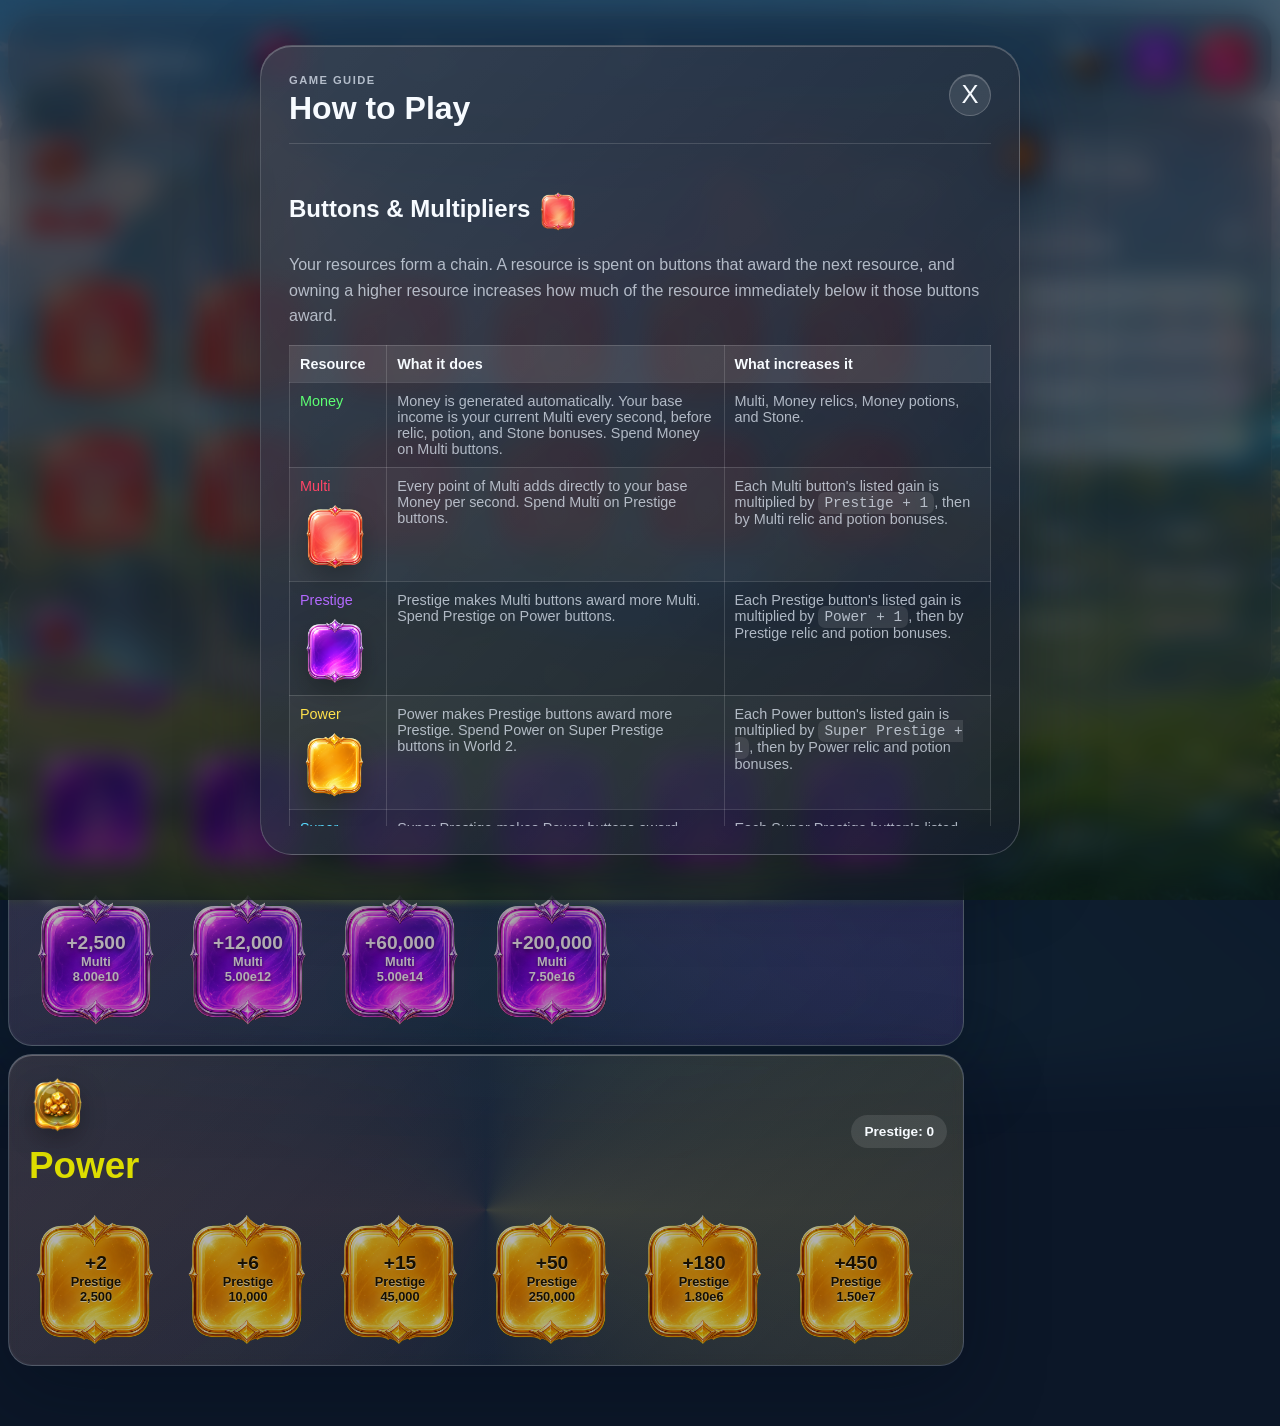
==== commit e048bb5a: "lore" ====
--- a/modern.html
+++ b/modern.html
@@ -179,6 +179,22 @@
 				<button class="circleButton" data-action="close-resource-breakdown" aria-label="Close">X</button>
 			</div>
 			<div id="resourceBreakdownContent" class="resourceBreakdownContent"></div>
+		</div>
+	</div>
+
+	<div id="sectionLoreScreen" class="modalShell">
+		<div class="glass modalPanel sectionLorePanel">
+			<div class="modalHeading">
+				<div class="modalTitleGroup">
+					<img id="sectionLoreIcon" class="modalHeadingIcon" src="images/brand-icon-256.png" alt="">
+					<div>
+						<span id="sectionLoreEyebrow" class="eyebrow">Section lore</span>
+						<h1 id="sectionLoreTitle">Section</h1>
+					</div>
+				</div>
+				<button class="circleButton" data-action="close-section-lore" aria-label="Close">X</button>
+			</div>
+			<div id="sectionLoreContent" class="resourceBreakdownContent sectionLoreContent"></div>
 		</div>
 	</div>
 
@@ -416,10 +432,10 @@
 	<template id="world-section-template">
 		<section class="worldSection">
 			<div class="sectionHeading">
-				<div class="sectionTitle">
+				<button class="sectionTitle" type="button" data-action="show-section-lore">
 					<img data-field="section-icon" class="sectionIcon" alt="">
 					<h2><span data-field="section-name"></span></h2>
-				</div>
+				</button>
 				<strong data-field="section-resource">0</strong>
 			</div>
 			<div class="buttonGrid" data-field="section-buttons"></div>
--- a/css/modern.css
+++ b/css/modern.css
@@ -450,6 +450,22 @@
 	display: flex;
 	align-items: center;
 	gap: 12px;
+	border: 0;
+	padding: 4px 10px 4px 4px;
+	border-radius: 20px;
+	background: transparent;
+	color: inherit;
+	text-align: left;
+	cursor: pointer;
+	transition: background 160ms ease, transform 160ms ease, box-shadow 160ms ease;
+}
+
+.sectionTitle:hover,
+.sectionTitle:focus-visible {
+	background: rgba(255, 255, 255, 0.12);
+	transform: translateY(-1px);
+	box-shadow: inset 0 0 0 1px rgba(255, 255, 255, 0.18);
+	outline: none;
 }
 
 .sectionIcon {
@@ -829,9 +845,21 @@
 	width: min(860px, 100%);
 }
 
+.sectionLorePanel {
+	width: min(780px, 100%);
+}
+
 .resourceBreakdownContent {
 	color: var(--muted);
 	line-height: 1.55;
+}
+
+.sectionLoreContent p {
+	margin: 0 0 14px;
+}
+
+.sectionLoreContent strong {
+	color: var(--text);
 }
 
 .resourceBreakdownContent h2 {
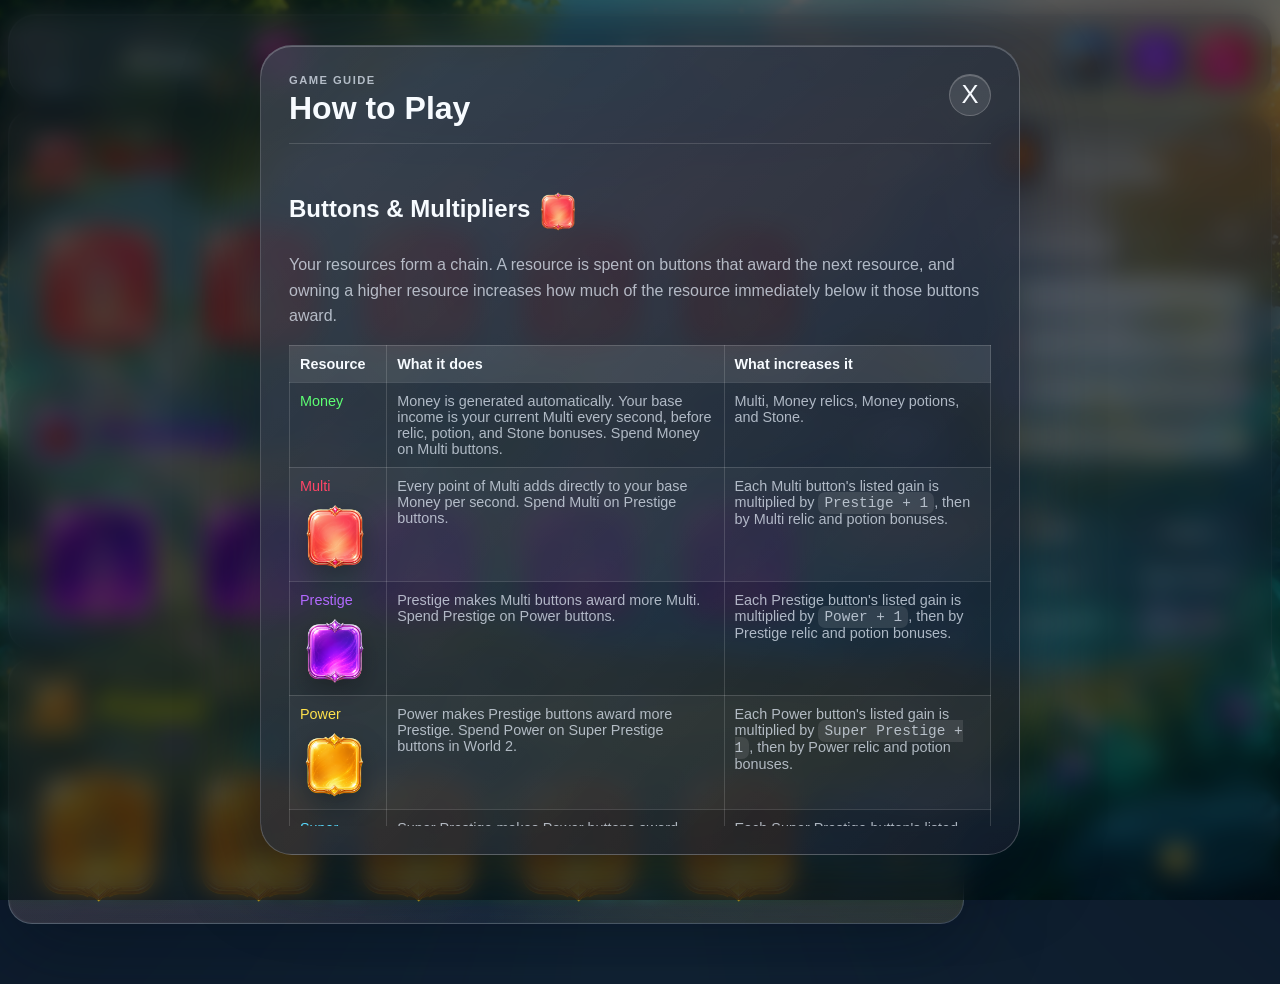
==== commit 8016e6ac: "ui" ====
--- a/modern.html
+++ b/modern.html
@@ -4,7 +4,7 @@
 	<meta charset="utf-8">
 	<meta name="viewport" content="width=device-width, initial-scale=1">
 	<meta name="theme-color" content="#132239">
-	<title>Absolute BS 2 - Liquid Glass</title>
+	<title>Absolute BS 2 - Fantasy Glass</title>
 	<link rel="icon" type="image/png" href="images/brand-icon-32.png">
 	<link rel="stylesheet" href="css/modern.css">
 </head>
@@ -49,7 +49,7 @@
 				<img src="images/brand-icon.png" alt="" class="brandIcon">
 				<div>
 					<span class="eyebrow">Absolute Button Simulator 2</span>
-					<strong>Liquid Glass</strong>
+					<strong>Fantasy Glass</strong>
 				</div>
 			</div>
 			<div class="railHeading">
@@ -111,7 +111,7 @@
 	</div>
 
 	<div id="worldPurchaseScreen" class="modalShell">
-		<div class="glass modalPanel centeredModal">
+		<div class="glass modalPanel centeredModal worldPurchaseModal">
 			<button class="circleButton modalClose" data-action="close-world-purchase" aria-label="Close">×</button>
 			<span class="eyebrow">New destination</span>
 			<h1 id="worldPurchaseText">Unlock world 2</h1>
--- a/css/modern.css
+++ b/css/modern.css
@@ -490,19 +490,25 @@
 }
 
 .buttonGrid {
-	display: grid;
-	grid-template-columns: repeat(auto-fill, minmax(112px, 142px));
-	gap: 10px;
+	--button-grid-gap: 10px;
+	--visible-buttons: 1;
+	--button-size: 150px;
+	display: flex;
+	flex-wrap: nowrap;
+	gap: var(--button-grid-gap);
+	overflow: hidden;
+	justify-content: flex-start;
 }
 
 .button {
 	position: relative;
 	--button-text: #f8fbff;
 	--button-text-shadow: 0 2px 4px rgba(0, 0, 0, 0.85), 0 0 8px rgba(0, 0, 0, 0.55);
-	width: 100%;
+	width: var(--button-size);
+	max-width: var(--button-size);
 	aspect-ratio: 1;
 	min-height: 0;
-	padding: 15%;
+	/*padding: 15%;*/
 	border: 0;
 	/*border-radius: 18px;*/
 	overflow: hidden;
@@ -519,6 +525,7 @@
 	justify-content: center;
 	/*gap: 8px;*/
 	text-shadow: var(--button-text-shadow);
+	flex: 0 0 var(--button-size);
 }
 
 .button.button1 {
@@ -841,6 +848,27 @@
 	overflow: auto;
 }
 
+.worldPurchaseModal {
+	--world-purchase-background: none;
+	background-color: rgba(8, 16, 34, 0.6);
+}
+
+.worldPurchaseModal::before {
+	content: "";
+	position: absolute;
+	inset: 0;
+	z-index: 0;
+	background-image: var(--world-purchase-background);
+	background-size: cover;
+	background-position: center;
+	opacity: 0.4;
+}
+
+.worldPurchaseModal > * {
+	position: relative;
+	z-index: 1;
+}
+
 .resourceBreakdownPanel {
 	width: min(860px, 100%);
 }
@@ -1067,7 +1095,7 @@
 	border-radius: 32px;
 	overflow: hidden;
 	background-color: var(--glass-strong);
-	display: flex;
+	display: none;
 	flex-direction: column;
 }
 
@@ -1207,6 +1235,7 @@
 		margin-top: 8px;
 		border-radius: 23px;
 		grid-template-columns: 1fr;
+		gap: 4px;
 	}
 
 	.topShell .brandBlock {
@@ -1216,6 +1245,7 @@
 	.primaryNav {
 		justify-content: flex-start;
 		overflow-x: auto;
+		overflow-y: hidden;
 		flex-wrap: nowrap;
 		padding-bottom: 2px;
 	}
@@ -1235,7 +1265,7 @@
 	}
 
 	.resourceList {
-		grid-template-columns: 1fr 1fr;
+		grid-template-columns: 1fr;
 	}
 
 	.railActions {
@@ -1243,12 +1273,12 @@
 	}
 
 	.worldSection {
-		padding: 16px;
+		padding: 8px;
 		border-radius: 24px;
 	}
 
 	.buttonGrid {
-		grid-template-columns: repeat(2, minmax(0, 1fr));
+		--button-grid-gap: 3px;
 	}
 
 	.button {
